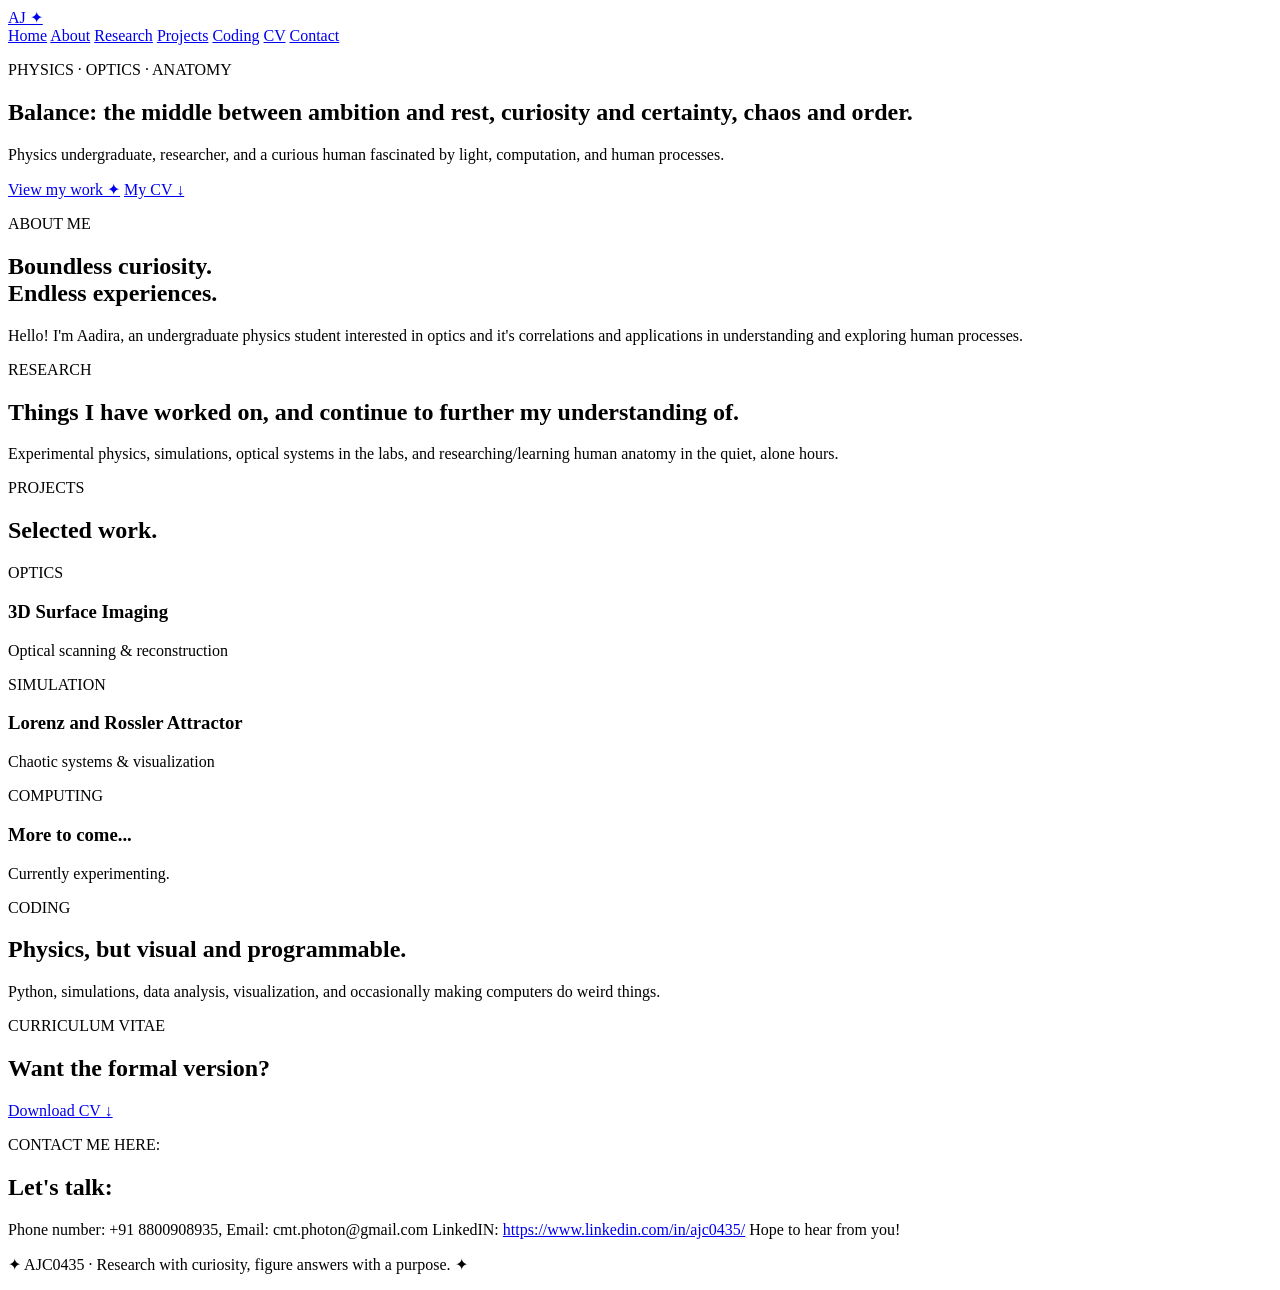
==== index.html @ 9fac276f "Update index.html" ====
<!DOCTYPE html>
<html lang="en">

<head>
    <meta charset="UTF-8">
    <meta name="viewport" content="width=device-width, initial-scale=1.0">

    <title>AJC0435 | Physics & Research</title>

    <link rel="stylesheet" href="style.css">
</head>

<body>

    <!-- NAVIGATION -->
    <header>
        <nav>
            <a href="#" class="logo">AJ ✦</a>

            <div class="nav-links">
                <a href="#home">Home</a>
                <a href="#about">About</a>
                <a href="#research">Research</a>
                <a href="#projects">Projects</a>
                <a href="#coding">Coding</a>
                <a href="#cv">CV</a>
                <a href="#contact">Contact</a>
            </div>
        </nav>
    </header>


    <!-- HERO -->
    <main>

        <section id="home" class="hero">

            <p class="eyebrow">PHYSICS · OPTICS · ANATOMY</p>

            <h1>
                Balance:
                <span>the middle between ambition and rest, curiosity and certainty, chaos and order.</span>
            </h1>

            <p class="intro">
                Physics undergraduate, researcher, and a curious human
                fascinated by light, computation, and human processes.
            </p>

            <div class="hero-buttons">
                <a href="#projects" class="button">View my work ✦</a>
                <a href="#cv" class="button secondary">My CV ↓</a>
            </div>

        </section>


        <!-- ABOUT -->
        <section id="about" class="section">

            <p class="eyebrow">ABOUT ME</p>

            <h2>Boundless curiosity.<br>Endless experiences.</h2>

            <p>
                Hello! I'm Aadira, an undergraduate physics student interested in
                optics and it's correlations and applications in understanding and exploring human processes.
            </p>

        </section>


        <!-- RESEARCH -->
        <section id="research" class="section">

            <p class="eyebrow">RESEARCH</p>

            <h2>Things I have worked on, and continue to further my understanding of.</h2>

            <p>
                Experimental physics, simulations, optical systems in the labs,
                and researching/learning human anatomy in the quiet, alone hours. 
            </p>

        </section>


        <!-- PROJECTS -->
        <section id="projects" class="section">

            <p class="eyebrow">PROJECTS</p>

            <h2>Selected work.</h2>

            <div class="projects">

                <article class="project-card">
                    <p>OPTICS</p>
                    <h3>3D Surface Imaging</h3>
                    <span>Optical scanning & reconstruction</span>
                </article>

                <article class="project-card">
                    <p>SIMULATION</p>
                    <h3>Lorenz and Rossler Attractor</h3>
                    <span>Chaotic systems & visualization</span>
                </article>

                <article class="project-card">
                    <p>COMPUTING</p>
                    <h3>More to come...</h3>
                    <span>Currently experimenting.</span>
                </article>

            </div>

        </section>


        <!-- CODING -->
        <section id="coding" class="section">

            <p class="eyebrow">CODING</p>

            <h2>Physics, but visual and programmable.</h2>

            <p>
                Python, simulations, data analysis, visualization,
                and occasionally making computers do weird things.
            </p>

        </section>


        <!-- CV -->
        <section id="cv" class="section">

            <p class="eyebrow">CURRICULUM VITAE</p>

            <h2>Want the formal version?</h2>

            <a href="#" class="button">Download CV ↓</a>

        </section>


        <!-- CONTACT -->
        <section id="contact" class="section">

            <p class="eyebrow">CONTACT ME HERE:</p>

            <h2>Let's talk:</h2>

            <p>
                Phone number: +91 8800908935,
                Email: cmt.photon@gmail.com
                LinkedIN: <a href="https://www.linkedin.com/in/ajc0435/" target="_blank">https://www.linkedin.com/in/ajc0435/</a>
                Hope to hear from you!
            </p>

        </section>

    </main>


    <!-- FOOTER -->
    <footer>
        <p>✦ AJC0435 · Research with curiosity, figure answers with a purpose.  ✦</p>
    </footer>


</body>
</html>
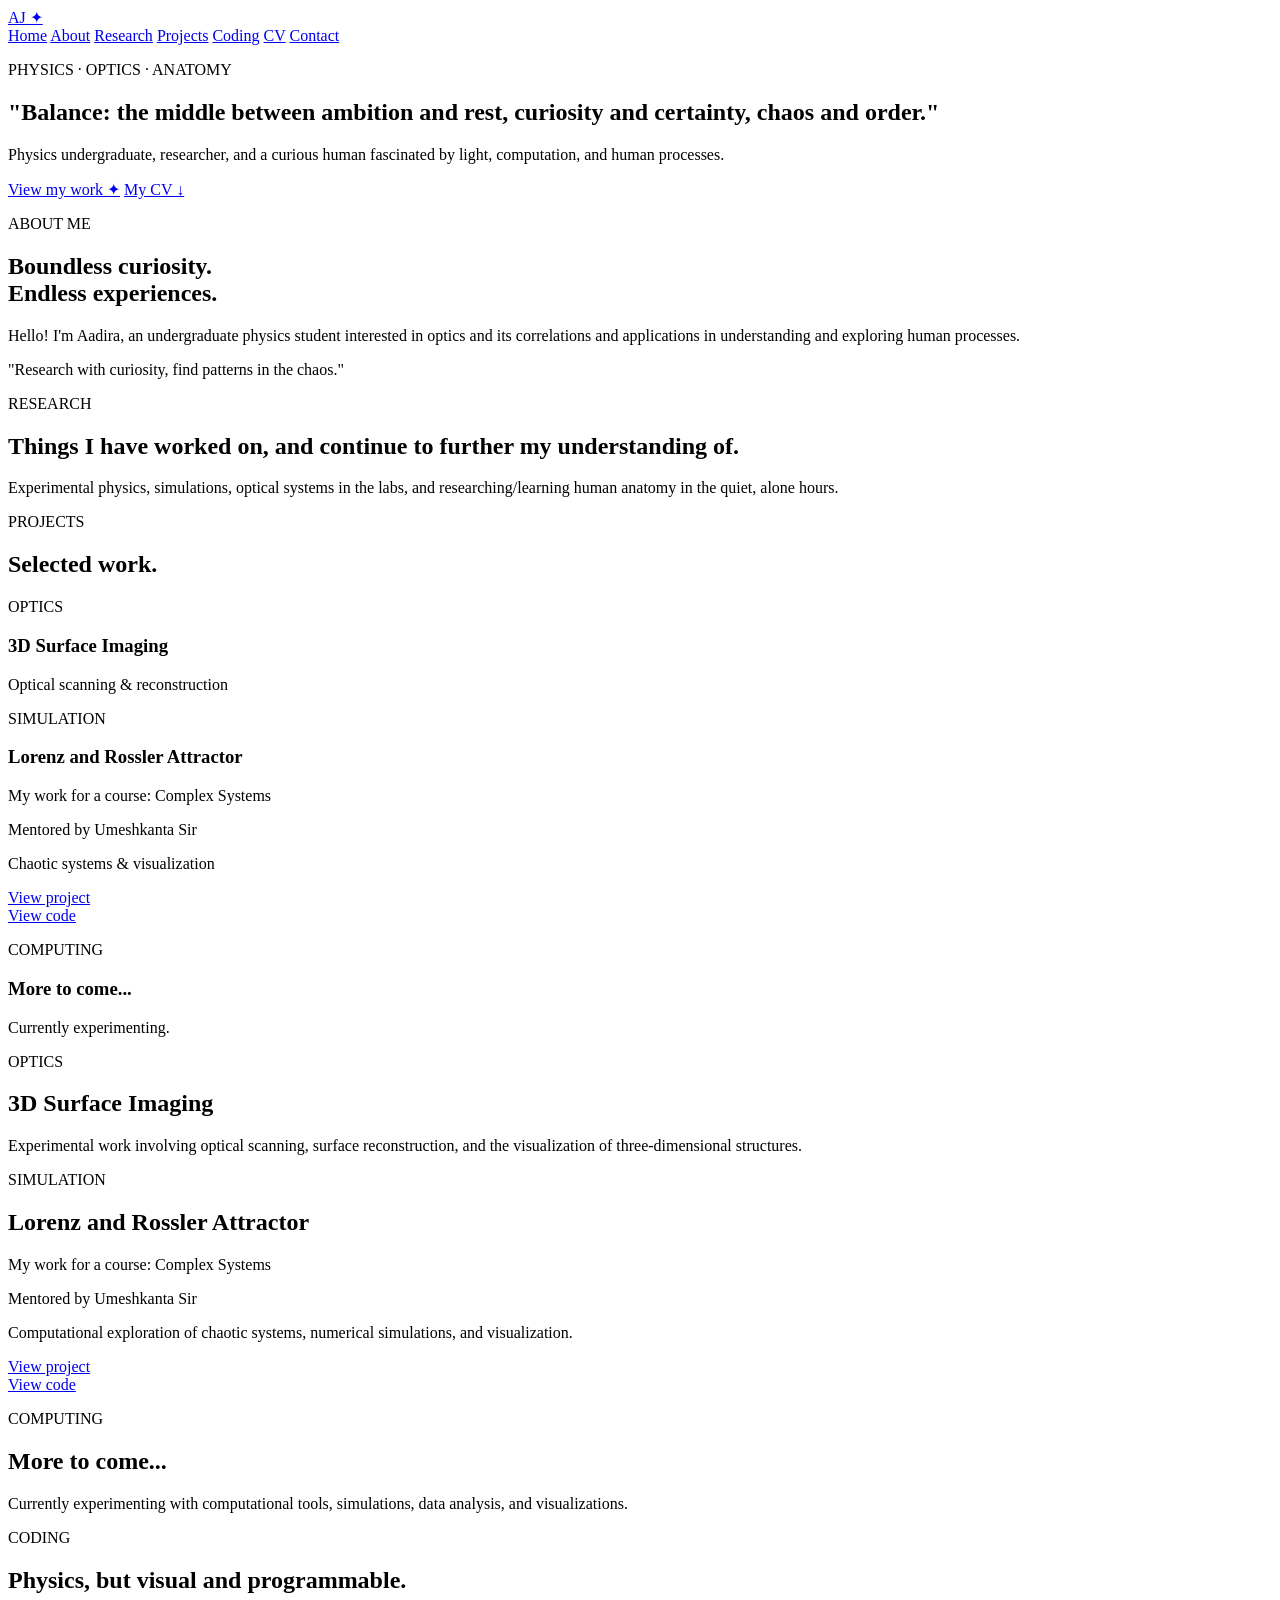
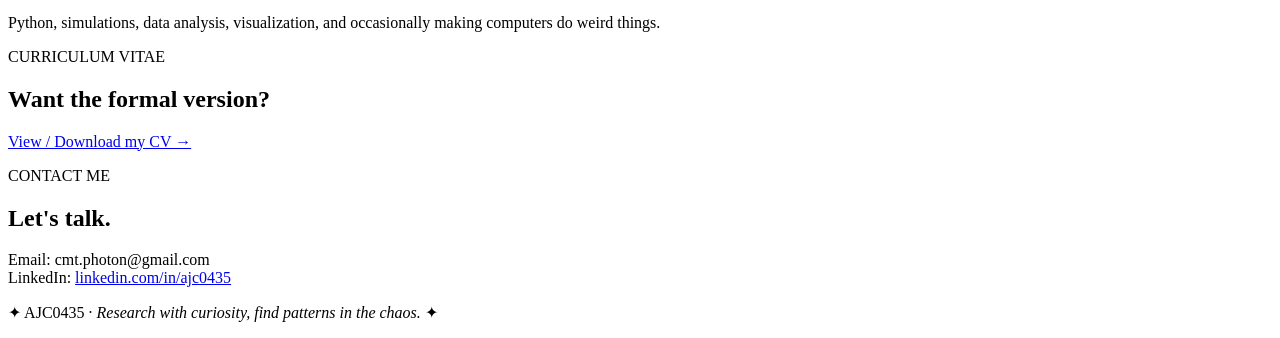
==== commit c32fe771: "update 2.0" ====
--- a/index.html
+++ b/index.html
@@ -38,8 +38,10 @@
             <p class="eyebrow">PHYSICS · OPTICS · ANATOMY</p>
 
             <h1>
-                Balance:
-                <span>the middle between ambition and rest, curiosity and certainty, chaos and order.</span>
+                <span class="hero-quote">
+                    "Balance: the middle between ambition and rest,
+                    curiosity and certainty, chaos and order."
+                </span>
             </h1>
 
             <p class="intro">
@@ -64,7 +66,12 @@
 
             <p>
                 Hello! I'm Aadira, an undergraduate physics student interested in
-                optics and it's correlations and applications in understanding and exploring human processes.
+                optics and its correlations and applications in understanding
+                and exploring human processes.
+            </p>
+
+            <p class="section-quote">
+                "Research with curiosity, find patterns in the chaos."
             </p>
 
         </section>
@@ -79,7 +86,7 @@
 
             <p>
                 Experimental physics, simulations, optical systems in the labs,
-                and researching/learning human anatomy in the quiet, alone hours. 
+                and researching/learning human anatomy in the quiet, alone hours.
             </p>
 
         </section>
@@ -94,25 +101,120 @@
 
             <div class="projects">
 
+                <!-- OPTICS -->
                 <article class="project-card">
-                    <p>OPTICS</p>
+
+                    <p class="project-label">OPTICS</p>
+
                     <h3>3D Surface Imaging</h3>
-                    <span>Optical scanning & reconstruction</span>
+
+                    <p class="project-description">
+                        Optical scanning & reconstruction
+                    </p>
+
                 </article>
 
+
+                <!-- SIMULATION -->
                 <article class="project-card">
-                    <p>SIMULATION</p>
+
+                    <p class="project-label">SIMULATION</p>
+
                     <h3>Lorenz and Rossler Attractor</h3>
-                    <span>Chaotic systems & visualization</span>
+
+                    <p class="project-subtitle">
+                        My work for a course: Complex Systems
+                    </p>
+
+                    <p class="project-mentor">
+                        Mentored by Umeshkanta Sir
+                    </p>
+
+                    <p class="project-description">
+                        Chaotic systems & visualization
+                    </p>
+
+                    <p class="project-links">
+                        <a href="#" target="_blank">View project</a><br>
+                        <a href="#" target="_blank">View code</a>
+                    </p>
+
                 </article>
 
+
+                <!-- COMPUTING -->
                 <article class="project-card">
-                    <p>COMPUTING</p>
+
+                    <p class="project-label">COMPUTING</p>
+
                     <h3>More to come...</h3>
-                    <span>Currently experimenting.</span>
+
+                    <p class="project-description">
+                        Currently experimenting.
+                    </p>
+
                 </article>
 
             </div>
+
+        </section>
+
+
+        <!-- OPTICS -->
+        <section id="optics" class="section">
+
+            <p class="eyebrow">OPTICS</p>
+
+            <h2>3D Surface Imaging</h2>
+
+            <p>
+                Experimental work involving optical scanning,
+                surface reconstruction, and the visualization of
+                three-dimensional structures.
+            </p>
+
+        </section>
+
+
+        <!-- SIMULATION -->
+        <section id="simulation" class="section">
+
+            <p class="eyebrow">SIMULATION</p>
+
+            <h2>Lorenz and Rossler Attractor</h2>
+
+            <p class="section-subtitle">
+                My work for a course: Complex Systems
+            </p>
+
+            <p class="section-subtitle">
+                Mentored by Umeshkanta Sir
+            </p>
+
+            <p>
+                Computational exploration of chaotic systems,
+                numerical simulations, and visualization.
+            </p>
+
+            <p class="project-links">
+                <a href="#" target="_blank">View project</a><br>
+                <a href="#" target="_blank">View code</a>
+            </p>
+
+        </section>
+
+
+        <!-- COMPUTING -->
+        <section id="computing" class="section">
+
+            <p class="eyebrow">COMPUTING</p>
+
+            <h2>More to come...</h2>
+
+            <p>
+                Currently experimenting with computational tools,
+                simulations, data analysis, and visualizations.
+            </p>
 
         </section>
 
@@ -139,7 +241,9 @@
 
             <h2>Want the formal version?</h2>
 
-            <a href="#" class="button">Download CV ↓</a>
+            <p>
+                <a href="#" class="text-link">View / Download my CV →</a>
+            </p>
 
         </section>
 
@@ -147,15 +251,17 @@
         <!-- CONTACT -->
         <section id="contact" class="section">
 
-            <p class="eyebrow">CONTACT ME HERE:</p>
-
-            <h2>Let's talk:</h2>
-
-            <p>
-                Phone number: +91 8800908935,
+            <p class="eyebrow">CONTACT ME</p>
+
+            <h2>Let's talk.</h2>
+
+            <p>
                 Email: cmt.photon@gmail.com
-                LinkedIN: <a href="https://www.linkedin.com/in/ajc0435/" target="_blank">https://www.linkedin.com/in/ajc0435/</a>
-                Hope to hear from you!
+                <br>
+                LinkedIn:
+                <a href="https://www.linkedin.com/in/ajc0435/" target="_blank">
+                    linkedin.com/in/ajc0435
+                </a>
             </p>
 
         </section>
@@ -165,7 +271,9 @@
 
     <!-- FOOTER -->
     <footer>
-        <p>✦ AJC0435 · Research with curiosity, figure answers with a purpose.  ✦</p>
+        <p>
+            ✦ AJC0435 · <em>Research with curiosity, find patterns in the chaos.</em> ✦
+        </p>
     </footer>
 
 
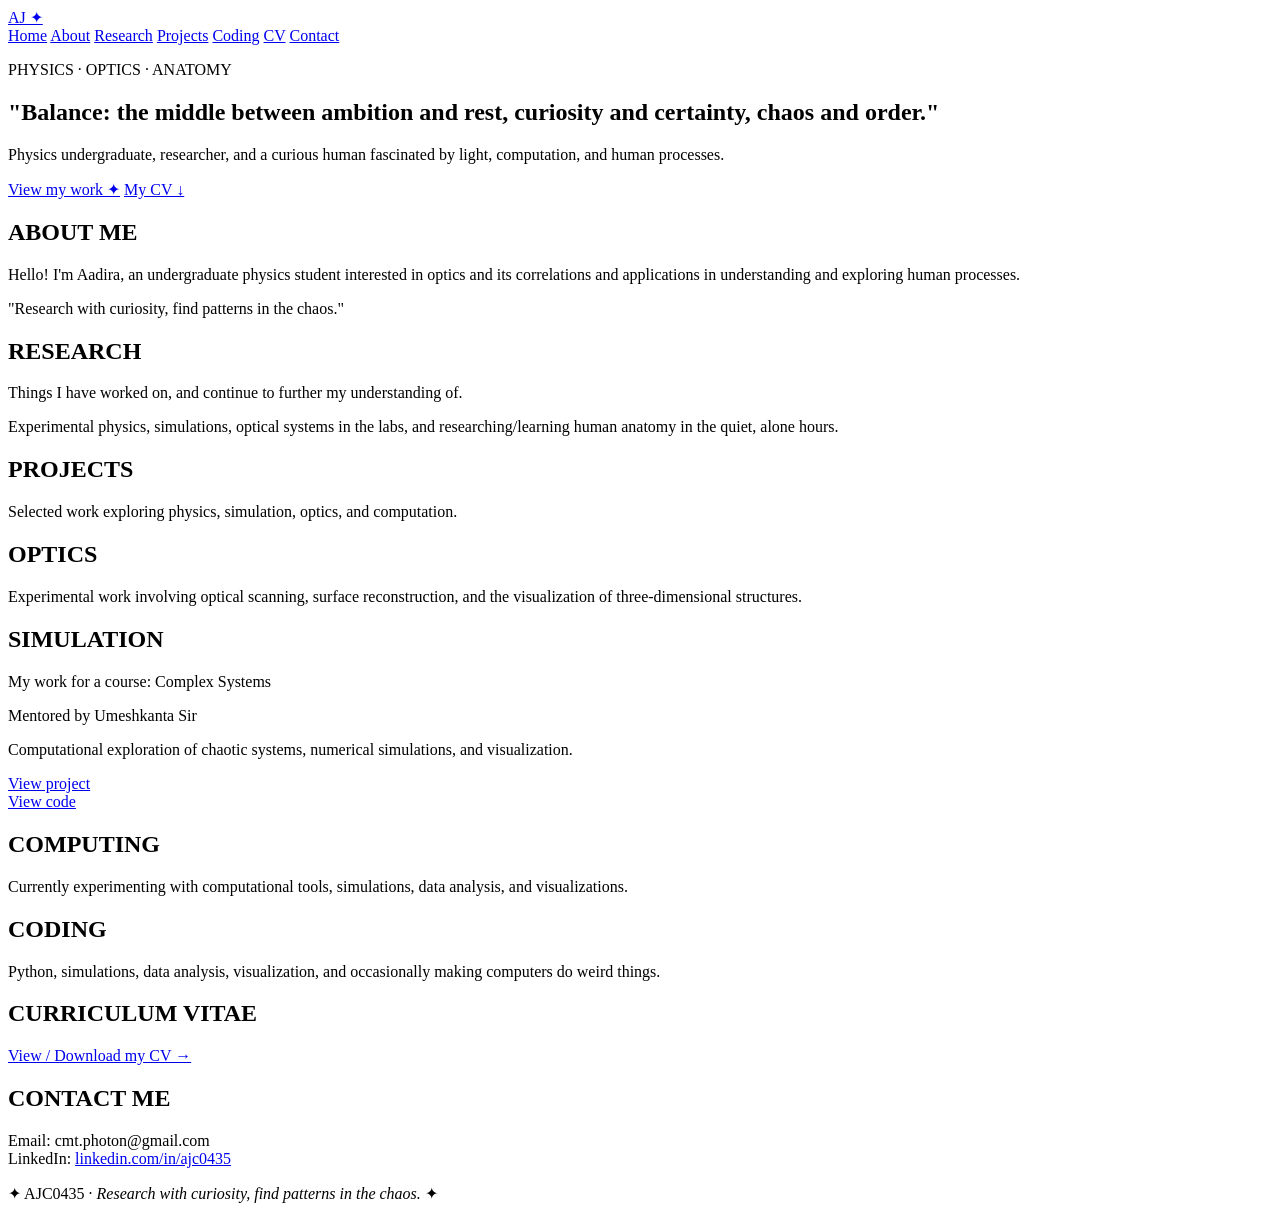
==== commit 393607f1: "Updating html 3.0" ====
--- a/index.html
+++ b/index.html
@@ -15,7 +15,7 @@
     <!-- NAVIGATION -->
     <header>
         <nav>
-            <a href="#" class="logo">AJ ✦</a>
+            <a href="#home" class="logo">AJ ✦</a>
 
             <div class="nav-links">
                 <a href="#home">Home</a>
@@ -30,18 +30,17 @@
     </header>
 
 
-    <!-- HERO -->
+    <!-- MAIN CONTENT -->
     <main>
 
+        <!-- HERO -->
         <section id="home" class="hero">
 
             <p class="eyebrow">PHYSICS · OPTICS · ANATOMY</p>
 
-            <h1>
-                <span class="hero-quote">
-                    "Balance: the middle between ambition and rest,
-                    curiosity and certainty, chaos and order."
-                </span>
+            <h1 class="hero-quote">
+                "Balance: the middle between ambition and rest,
+                curiosity and certainty, chaos and order."
             </h1>
 
             <p class="intro">
@@ -57,12 +56,10 @@
         </section>
 
 
-        <!-- ABOUT -->
+        <!-- ABOUT ME -->
         <section id="about" class="section">
 
-            <p class="eyebrow">ABOUT ME</p>
-
-            <h2>Boundless curiosity.<br>Endless experiences.</h2>
+            <h2>ABOUT ME</h2>
 
             <p>
                 Hello! I'm Aadira, an undergraduate physics student interested in
@@ -80,9 +77,11 @@
         <!-- RESEARCH -->
         <section id="research" class="section">
 
-            <p class="eyebrow">RESEARCH</p>
-
-            <h2>Things I have worked on, and continue to further my understanding of.</h2>
+            <h2>RESEARCH</h2>
+
+            <p class="section-subtitle">
+                Things I have worked on, and continue to further my understanding of.
+            </p>
 
             <p>
                 Experimental physics, simulations, optical systems in the labs,
@@ -95,67 +94,12 @@
         <!-- PROJECTS -->
         <section id="projects" class="section">
 
-            <p class="eyebrow">PROJECTS</p>
-
-            <h2>Selected work.</h2>
-
-            <div class="projects">
-
-                <!-- OPTICS -->
-                <article class="project-card">
-
-                    <p class="project-label">OPTICS</p>
-
-                    <h3>3D Surface Imaging</h3>
-
-                    <p class="project-description">
-                        Optical scanning & reconstruction
-                    </p>
-
-                </article>
-
-
-                <!-- SIMULATION -->
-                <article class="project-card">
-
-                    <p class="project-label">SIMULATION</p>
-
-                    <h3>Lorenz and Rossler Attractor</h3>
-
-                    <p class="project-subtitle">
-                        My work for a course: Complex Systems
-                    </p>
-
-                    <p class="project-mentor">
-                        Mentored by Umeshkanta Sir
-                    </p>
-
-                    <p class="project-description">
-                        Chaotic systems & visualization
-                    </p>
-
-                    <p class="project-links">
-                        <a href="#" target="_blank">View project</a><br>
-                        <a href="#" target="_blank">View code</a>
-                    </p>
-
-                </article>
-
-
-                <!-- COMPUTING -->
-                <article class="project-card">
-
-                    <p class="project-label">COMPUTING</p>
-
-                    <h3>More to come...</h3>
-
-                    <p class="project-description">
-                        Currently experimenting.
-                    </p>
-
-                </article>
-
-            </div>
+            <h2>PROJECTS</h2>
+
+            <p>
+                Selected work exploring physics, simulation, optics,
+                and computation.
+            </p>
 
         </section>
 
@@ -163,9 +107,7 @@
         <!-- OPTICS -->
         <section id="optics" class="section">
 
-            <p class="eyebrow">OPTICS</p>
-
-            <h2>3D Surface Imaging</h2>
+            <h2>OPTICS</h2>
 
             <p>
                 Experimental work involving optical scanning,
@@ -179,9 +121,7 @@
         <!-- SIMULATION -->
         <section id="simulation" class="section">
 
-            <p class="eyebrow">SIMULATION</p>
-
-            <h2>Lorenz and Rossler Attractor</h2>
+            <h2>SIMULATION</h2>
 
             <p class="section-subtitle">
                 My work for a course: Complex Systems
@@ -197,7 +137,8 @@
             </p>
 
             <p class="project-links">
-                <a href="#" target="_blank">View project</a><br>
+                <a href="#" target="_blank">View project</a>
+                <br>
                 <a href="#" target="_blank">View code</a>
             </p>
 
@@ -207,9 +148,7 @@
         <!-- COMPUTING -->
         <section id="computing" class="section">
 
-            <p class="eyebrow">COMPUTING</p>
-
-            <h2>More to come...</h2>
+            <h2>COMPUTING</h2>
 
             <p>
                 Currently experimenting with computational tools,
@@ -222,9 +161,7 @@
         <!-- CODING -->
         <section id="coding" class="section">
 
-            <p class="eyebrow">CODING</p>
-
-            <h2>Physics, but visual and programmable.</h2>
+            <h2>CODING</h2>
 
             <p>
                 Python, simulations, data analysis, visualization,
@@ -234,15 +171,15 @@
         </section>
 
 
-        <!-- CV -->
+        <!-- CURRICULUM VITAE -->
         <section id="cv" class="section">
 
-            <p class="eyebrow">CURRICULUM VITAE</p>
-
-            <h2>Want the formal version?</h2>
-
-            <p>
-                <a href="#" class="text-link">View / Download my CV →</a>
+            <h2>CURRICULUM VITAE</h2>
+
+            <p>
+                <a href="#" class="text-link">
+                    View / Download my CV →
+                </a>
             </p>
 
         </section>
@@ -251,15 +188,16 @@
         <!-- CONTACT -->
         <section id="contact" class="section">
 
-            <p class="eyebrow">CONTACT ME</p>
-
-            <h2>Let's talk.</h2>
+            <h2>CONTACT ME</h2>
 
             <p>
                 Email: cmt.photon@gmail.com
                 <br>
                 LinkedIn:
-                <a href="https://www.linkedin.com/in/ajc0435/" target="_blank">
+                <a
+                    href="https://www.linkedin.com/in/ajc0435/"
+                    target="_blank"
+                    rel="noopener noreferrer">
                     linkedin.com/in/ajc0435
                 </a>
             </p>
@@ -272,7 +210,9 @@
     <!-- FOOTER -->
     <footer>
         <p>
-            ✦ AJC0435 · <em>Research with curiosity, find patterns in the chaos.</em> ✦
+            ✦ AJC0435 ·
+            <em>Research with curiosity, find patterns in the chaos.</em>
+            ✦
         </p>
     </footer>
 
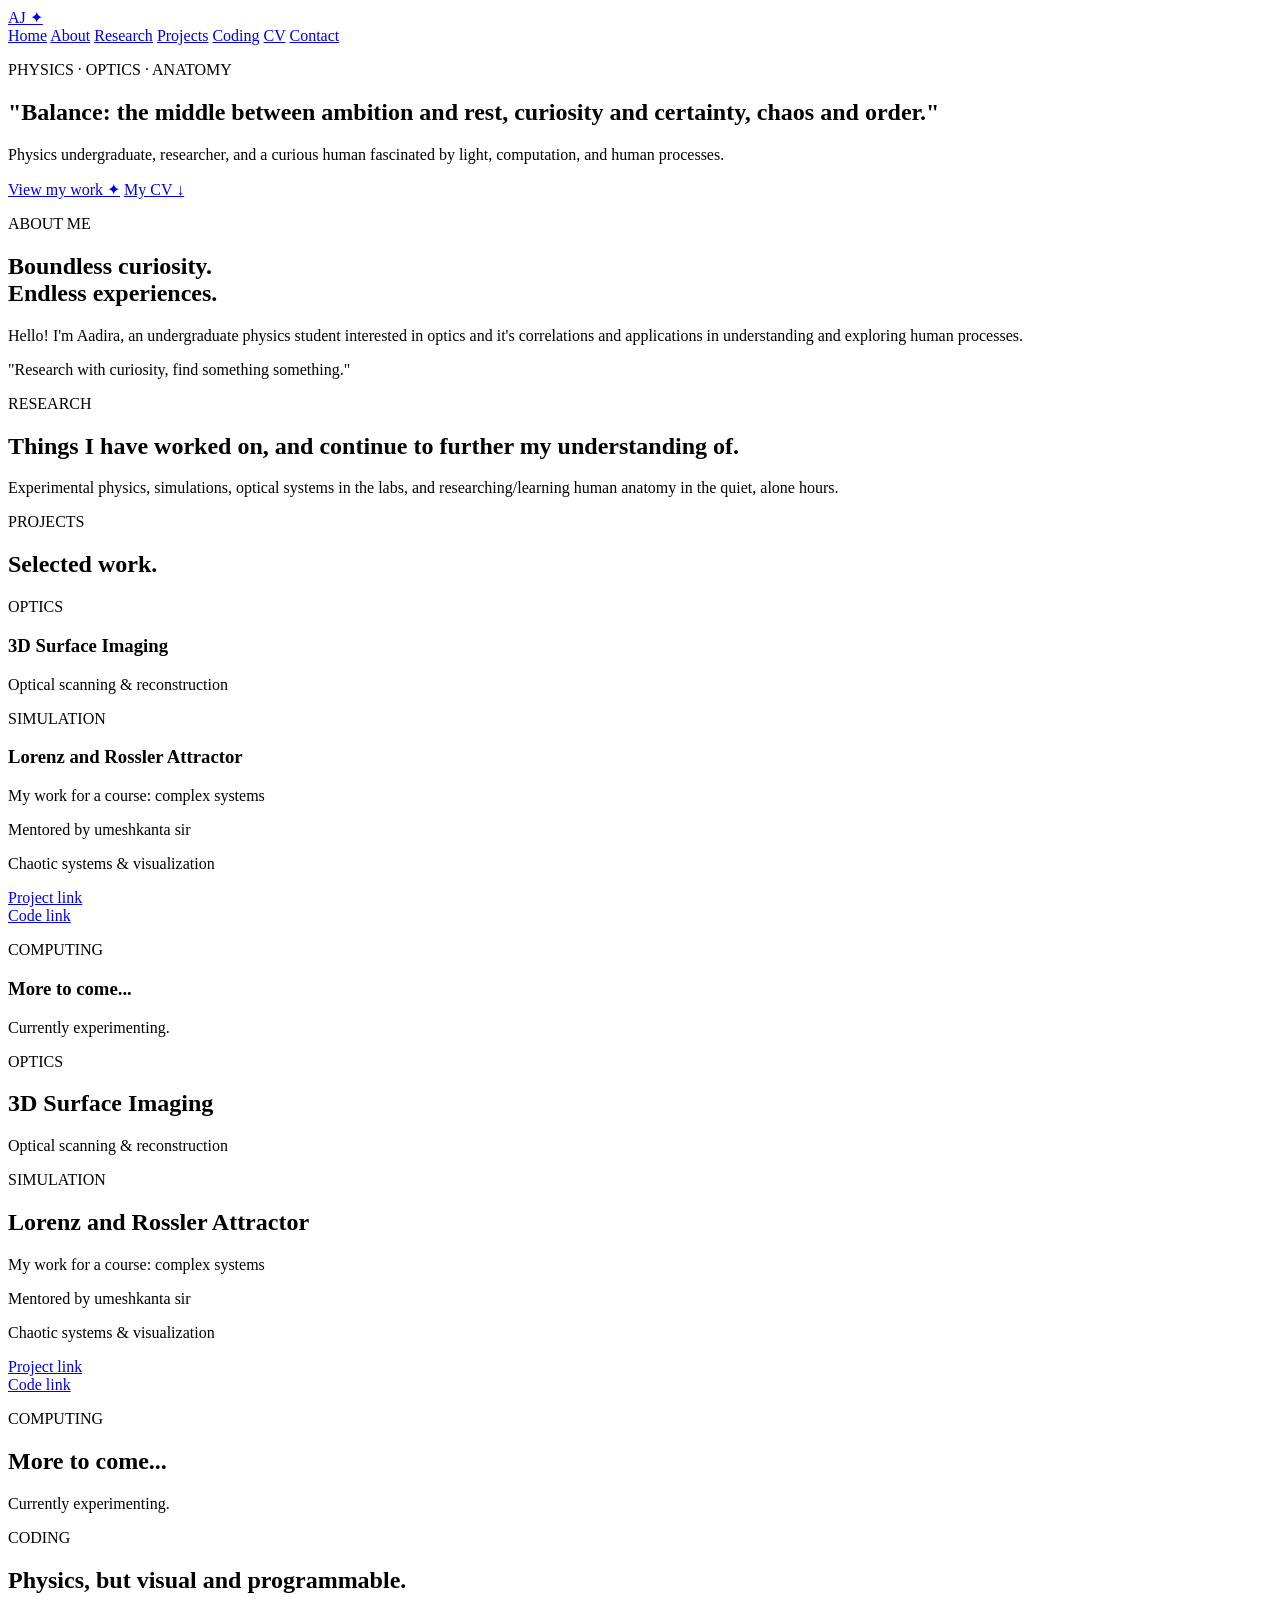
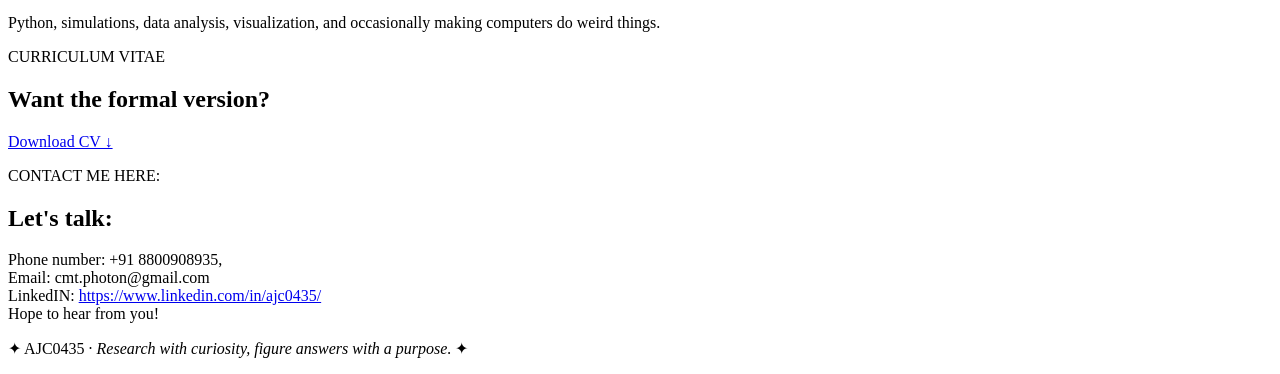
==== commit 816d4852: "Updating html 4.0" ====
--- a/index.html
+++ b/index.html
@@ -15,7 +15,7 @@
     <!-- NAVIGATION -->
     <header>
         <nav>
-            <a href="#home" class="logo">AJ ✦</a>
+            <a href="#" class="logo">AJ ✦</a>
 
             <div class="nav-links">
                 <a href="#home">Home</a>
@@ -30,17 +30,15 @@
     </header>
 
 
-    <!-- MAIN CONTENT -->
+    <!-- HERO -->
     <main>
 
-        <!-- HERO -->
         <section id="home" class="hero">
 
             <p class="eyebrow">PHYSICS · OPTICS · ANATOMY</p>
 
             <h1 class="hero-quote">
-                "Balance: the middle between ambition and rest,
-                curiosity and certainty, chaos and order."
+                "Balance: the middle between ambition and rest, curiosity and certainty, chaos and order."
             </h1>
 
             <p class="intro">
@@ -56,19 +54,20 @@
         </section>
 
 
-        <!-- ABOUT ME -->
+        <!-- ABOUT -->
         <section id="about" class="section">
 
-            <h2>ABOUT ME</h2>
+            <p class="eyebrow">ABOUT ME</p>
+
+            <h2>Boundless curiosity.<br>Endless experiences.</h2>
 
             <p>
                 Hello! I'm Aadira, an undergraduate physics student interested in
-                optics and its correlations and applications in understanding
-                and exploring human processes.
+                optics and it's correlations and applications in understanding and exploring human processes.
             </p>
 
             <p class="section-quote">
-                "Research with curiosity, find patterns in the chaos."
+                "Research with curiosity, find something something."
             </p>
 
         </section>
@@ -77,13 +76,11 @@
         <!-- RESEARCH -->
         <section id="research" class="section">
 
-            <h2>RESEARCH</h2>
+            <p class="eyebrow">RESEARCH</p>
+
+            <h2>Things I have worked on, and continue to further my understanding of.</h2>
 
             <p class="section-subtitle">
-                Things I have worked on, and continue to further my understanding of.
-            </p>
-
-            <p>
                 Experimental physics, simulations, optical systems in the labs,
                 and researching/learning human anatomy in the quiet, alone hours.
             </p>
@@ -94,12 +91,59 @@
         <!-- PROJECTS -->
         <section id="projects" class="section">
 
-            <h2>PROJECTS</h2>
-
-            <p>
-                Selected work exploring physics, simulation, optics,
-                and computation.
-            </p>
+            <p class="eyebrow">PROJECTS</p>
+
+            <h2>Selected work.</h2>
+
+            <div class="projects">
+
+                <article class="project-card">
+
+                    <p class="project-label">OPTICS</p>
+
+                    <h3>3D Surface Imaging</h3>
+
+                    <span>Optical scanning & reconstruction</span>
+
+                </article>
+
+
+                <article class="project-card">
+
+                    <p class="project-label">SIMULATION</p>
+
+                    <h3>Lorenz and Rossler Attractor</h3>
+
+                    <p class="project-subtitle">
+                        My work for a course: complex systems
+                    </p>
+
+                    <p class="project-mentor">
+                        Mentored by umeshkanta sir
+                    </p>
+
+                    <span>Chaotic systems & visualization</span>
+
+                    <p class="project-links">
+                        <a href="#" target="_blank">Project link</a>
+                        <br>
+                        <a href="#" target="_blank">Code link</a>
+                    </p>
+
+                </article>
+
+
+                <article class="project-card">
+
+                    <p class="project-label">COMPUTING</p>
+
+                    <h3>More to come...</h3>
+
+                    <span>Currently experimenting.</span>
+
+                </article>
+
+            </div>
 
         </section>
 
@@ -107,12 +151,12 @@
         <!-- OPTICS -->
         <section id="optics" class="section">
 
-            <h2>OPTICS</h2>
-
-            <p>
-                Experimental work involving optical scanning,
-                surface reconstruction, and the visualization of
-                three-dimensional structures.
+            <p class="eyebrow">OPTICS</p>
+
+            <h2>3D Surface Imaging</h2>
+
+            <p>
+                Optical scanning & reconstruction
             </p>
 
         </section>
@@ -121,25 +165,26 @@
         <!-- SIMULATION -->
         <section id="simulation" class="section">
 
-            <h2>SIMULATION</h2>
+            <p class="eyebrow">SIMULATION</p>
+
+            <h2>Lorenz and Rossler Attractor</h2>
 
             <p class="section-subtitle">
-                My work for a course: Complex Systems
+                My work for a course: complex systems
             </p>
 
             <p class="section-subtitle">
-                Mentored by Umeshkanta Sir
-            </p>
-
-            <p>
-                Computational exploration of chaotic systems,
-                numerical simulations, and visualization.
+                Mentored by umeshkanta sir
+            </p>
+
+            <p>
+                Chaotic systems & visualization
             </p>
 
             <p class="project-links">
-                <a href="#" target="_blank">View project</a>
-                <br>
-                <a href="#" target="_blank">View code</a>
+                <a href="#" target="_blank">Project link</a>
+                <br>
+                <a href="#" target="_blank">Code link</a>
             </p>
 
         </section>
@@ -148,11 +193,12 @@
         <!-- COMPUTING -->
         <section id="computing" class="section">
 
-            <h2>COMPUTING</h2>
-
-            <p>
-                Currently experimenting with computational tools,
-                simulations, data analysis, and visualizations.
+            <p class="eyebrow">COMPUTING</p>
+
+            <h2>More to come...</h2>
+
+            <p>
+                Currently experimenting.
             </p>
 
         </section>
@@ -161,7 +207,9 @@
         <!-- CODING -->
         <section id="coding" class="section">
 
-            <h2>CODING</h2>
+            <p class="eyebrow">CODING</p>
+
+            <h2>Physics, but visual and programmable.</h2>
 
             <p>
                 Python, simulations, data analysis, visualization,
@@ -171,16 +219,14 @@
         </section>
 
 
-        <!-- CURRICULUM VITAE -->
+        <!-- CV -->
         <section id="cv" class="section">
 
-            <h2>CURRICULUM VITAE</h2>
-
-            <p>
-                <a href="#" class="text-link">
-                    View / Download my CV →
-                </a>
-            </p>
+            <p class="eyebrow">CURRICULUM VITAE</p>
+
+            <h2>Want the formal version?</h2>
+
+            <a href="#" class="text-link">Download CV ↓</a>
 
         </section>
 
@@ -188,18 +234,21 @@
         <!-- CONTACT -->
         <section id="contact" class="section">
 
-            <h2>CONTACT ME</h2>
-
-            <p>
+            <p class="eyebrow">CONTACT ME HERE:</p>
+
+            <h2>Let's talk:</h2>
+
+            <p>
+                Phone number: +91 8800908935,
+                <br>
                 Email: cmt.photon@gmail.com
                 <br>
-                LinkedIn:
-                <a
-                    href="https://www.linkedin.com/in/ajc0435/"
-                    target="_blank"
-                    rel="noopener noreferrer">
-                    linkedin.com/in/ajc0435
+                LinkedIN:
+                <a href="https://www.linkedin.com/in/ajc0435/" target="_blank">
+                    https://www.linkedin.com/in/ajc0435/
                 </a>
+                <br>
+                Hope to hear from you!
             </p>
 
         </section>
@@ -211,7 +260,7 @@
     <footer>
         <p>
             ✦ AJC0435 ·
-            <em>Research with curiosity, find patterns in the chaos.</em>
+            <em>Research with curiosity, figure answers with a purpose.</em>
             ✦
         </p>
     </footer>
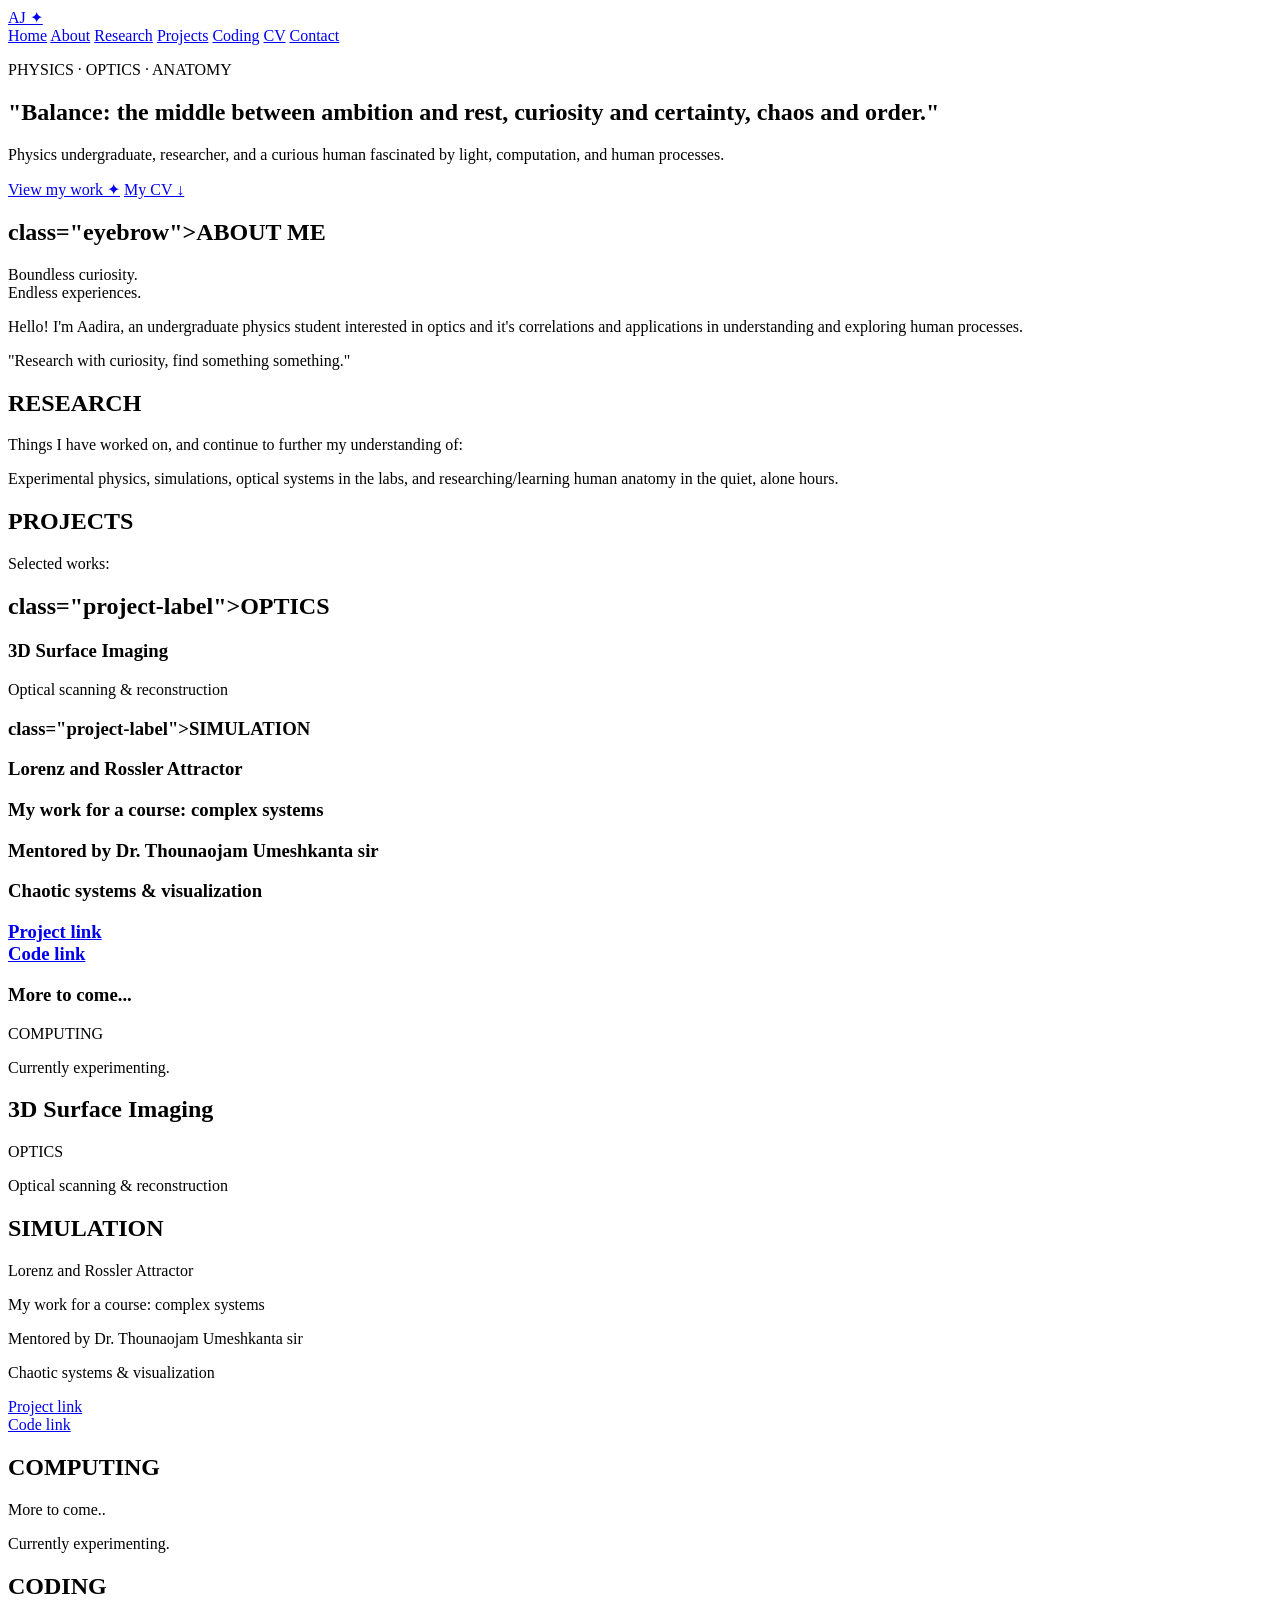
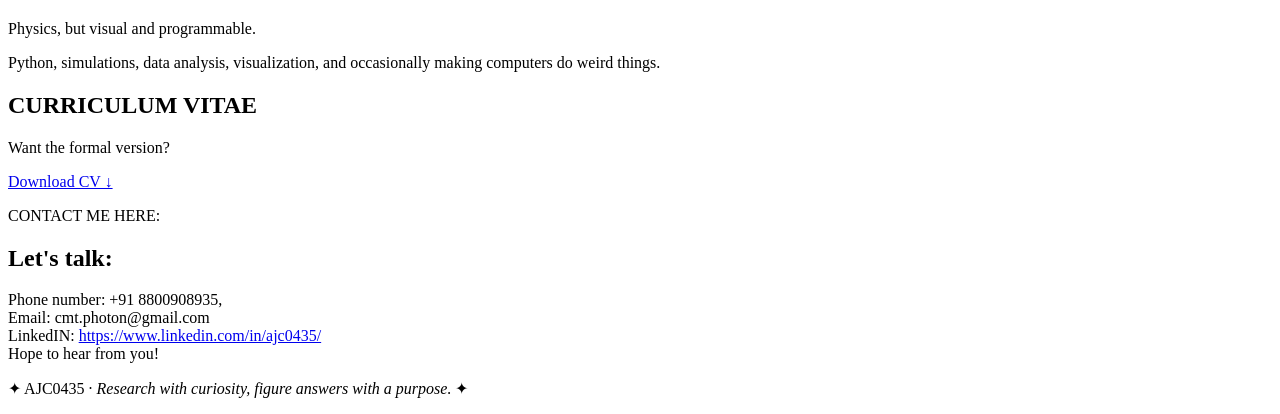
==== commit bb562b32: "Update 5.0" ====
--- a/index.html
+++ b/index.html
@@ -57,9 +57,9 @@
         <!-- ABOUT -->
         <section id="about" class="section">
 
-            <p class="eyebrow">ABOUT ME</p>
-
-            <h2>Boundless curiosity.<br>Endless experiences.</h2>
+            <h2> class="eyebrow">ABOUT ME</h2>
+
+            <p>Boundless curiosity.<br>Endless experiences.</p>
 
             <p>
                 Hello! I'm Aadira, an undergraduate physics student interested in
@@ -76,9 +76,9 @@
         <!-- RESEARCH -->
         <section id="research" class="section">
 
-            <p class="eyebrow">RESEARCH</p>
-
-            <h2>Things I have worked on, and continue to further my understanding of.</h2>
+            <h2>RESEARCH</h2>
+
+            <p class="eyebrow">Things I have worked on, and continue to further my understanding of:</p>
 
             <p class="section-subtitle">
                 Experimental physics, simulations, optical systems in the labs,
@@ -91,15 +91,15 @@
         <!-- PROJECTS -->
         <section id="projects" class="section">
 
-            <p class="eyebrow">PROJECTS</p>
-
-            <h2>Selected work.</h2>
+            <h2>PROJECTS</h2>
+
+            <p class="eyebrow">Selected works:</p>
 
             <div class="projects">
 
                 <article class="project-card">
 
-                    <p class="project-label">OPTICS</p>
+             <h2>class="project-label">OPTICS</h2>
 
                     <h3>3D Surface Imaging</h3>
 
@@ -110,16 +110,16 @@
 
                 <article class="project-card">
 
-                    <p class="project-label">SIMULATION</p>
-
-                    <h3>Lorenz and Rossler Attractor</h3>
+                    <h3> class="project-label">SIMULATION<h3>
+
+                    <p>Lorenz and Rossler Attractor</p>
 
                     <p class="project-subtitle">
                         My work for a course: complex systems
                     </p>
 
                     <p class="project-mentor">
-                        Mentored by umeshkanta sir
+                        Mentored by Dr. Thounaojam Umeshkanta sir
                     </p>
 
                     <span>Chaotic systems & visualization</span>
@@ -135,9 +135,9 @@
 
                 <article class="project-card">
 
+                    <h3>More to come...</h3>
+
                     <p class="project-label">COMPUTING</p>
-
-                    <h3>More to come...</h3>
 
                     <span>Currently experimenting.</span>
 
@@ -151,9 +151,9 @@
         <!-- OPTICS -->
         <section id="optics" class="section">
 
+            <h2>3D Surface Imaging</h2>
+
             <p class="eyebrow">OPTICS</p>
-
-            <h2>3D Surface Imaging</h2>
 
             <p>
                 Optical scanning & reconstruction
@@ -165,16 +165,16 @@
         <!-- SIMULATION -->
         <section id="simulation" class="section">
 
-            <p class="eyebrow">SIMULATION</p>
-
-            <h2>Lorenz and Rossler Attractor</h2>
+            <h2 class="eyebrow">SIMULATION</h2>
+
+            <p>Lorenz and Rossler Attractor</p>
 
             <p class="section-subtitle">
                 My work for a course: complex systems
             </p>
 
             <p class="section-subtitle">
-                Mentored by umeshkanta sir
+                Mentored by Dr. Thounaojam Umeshkanta sir
             </p>
 
             <p>
@@ -193,9 +193,9 @@
         <!-- COMPUTING -->
         <section id="computing" class="section">
 
-            <p class="eyebrow">COMPUTING</p>
-
-            <h2>More to come...</h2>
+            <h2>COMPUTING</h2>
+
+            <p class="eyebrow">More to come..</p>
 
             <p>
                 Currently experimenting.
@@ -207,9 +207,9 @@
         <!-- CODING -->
         <section id="coding" class="section">
 
-            <p class="eyebrow">CODING</p>
-
-            <h2>Physics, but visual and programmable.</h2>
+            <h2>CODING</h2>
+
+            <p class="eyebrow">Physics, but visual and programmable.</p>
 
             <p>
                 Python, simulations, data analysis, visualization,
@@ -222,9 +222,9 @@
         <!-- CV -->
         <section id="cv" class="section">
 
-            <p class="eyebrow">CURRICULUM VITAE</p>
-
-            <h2>Want the formal version?</h2>
+            <h2>CURRICULUM VITAE</h2>
+
+            <p class="eyebrow">Want the formal version?</p>
 
             <a href="#" class="text-link">Download CV ↓</a>
 
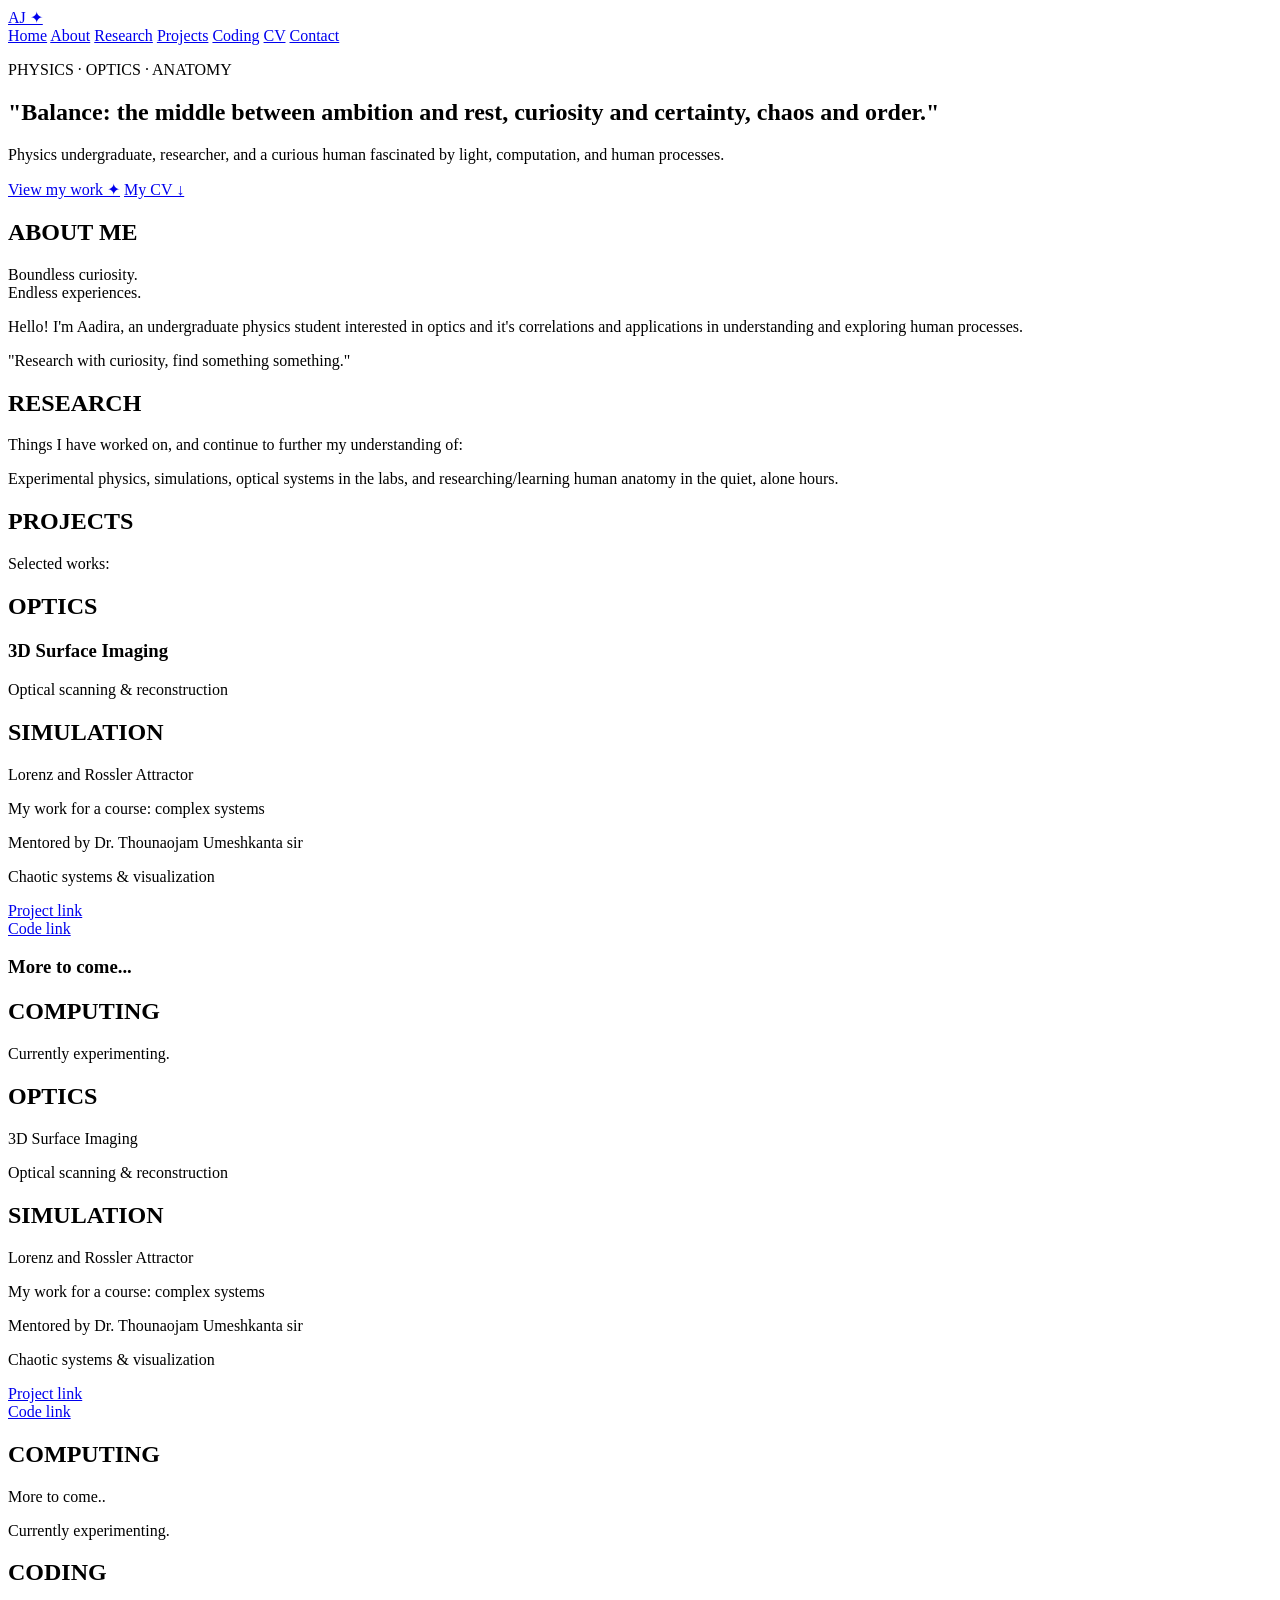
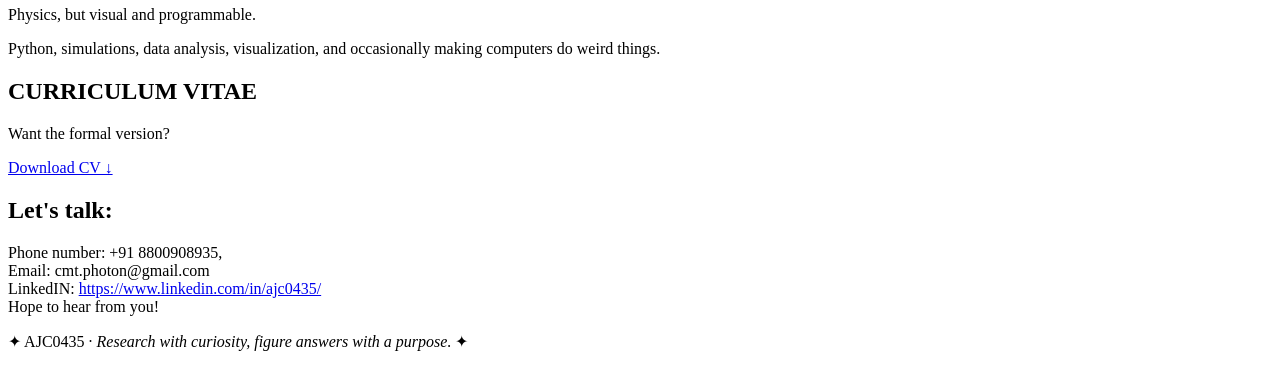
==== commit 83aae5fd: "Update 5.1" ====
--- a/index.html
+++ b/index.html
@@ -57,7 +57,7 @@
         <!-- ABOUT -->
         <section id="about" class="section">
 
-            <h2> class="eyebrow">ABOUT ME</h2>
+            <h2>ABOUT ME</h2>
 
             <p>Boundless curiosity.<br>Endless experiences.</p>
 
@@ -99,7 +99,7 @@
 
                 <article class="project-card">
 
-             <h2>class="project-label">OPTICS</h2>
+             <h2>OPTICS</h2>
 
                     <h3>3D Surface Imaging</h3>
 
@@ -110,7 +110,7 @@
 
                 <article class="project-card">
 
-                    <h3> class="project-label">SIMULATION<h3>
+                    <h2>SIMULATION</h2>
 
                     <p>Lorenz and Rossler Attractor</p>
 
@@ -137,7 +137,7 @@
 
                     <h3>More to come...</h3>
 
-                    <p class="project-label">COMPUTING</p>
+                    <h2>COMPUTING</h2>
 
                     <span>Currently experimenting.</span>
 
@@ -151,9 +151,9 @@
         <!-- OPTICS -->
         <section id="optics" class="section">
 
-            <h2>3D Surface Imaging</h2>
-
-            <p class="eyebrow">OPTICS</p>
+            <h2>OPTICS</h2>
+
+            <p class="eyebrow">3D Surface Imaging</p>
 
             <p>
                 Optical scanning & reconstruction
@@ -165,7 +165,7 @@
         <!-- SIMULATION -->
         <section id="simulation" class="section">
 
-            <h2 class="eyebrow">SIMULATION</h2>
+            <h2>SIMULATION</h2>
 
             <p>Lorenz and Rossler Attractor</p>
 
@@ -234,7 +234,6 @@
         <!-- CONTACT -->
         <section id="contact" class="section">
 
-            <p class="eyebrow">CONTACT ME HERE:</p>
 
             <h2>Let's talk:</h2>
 
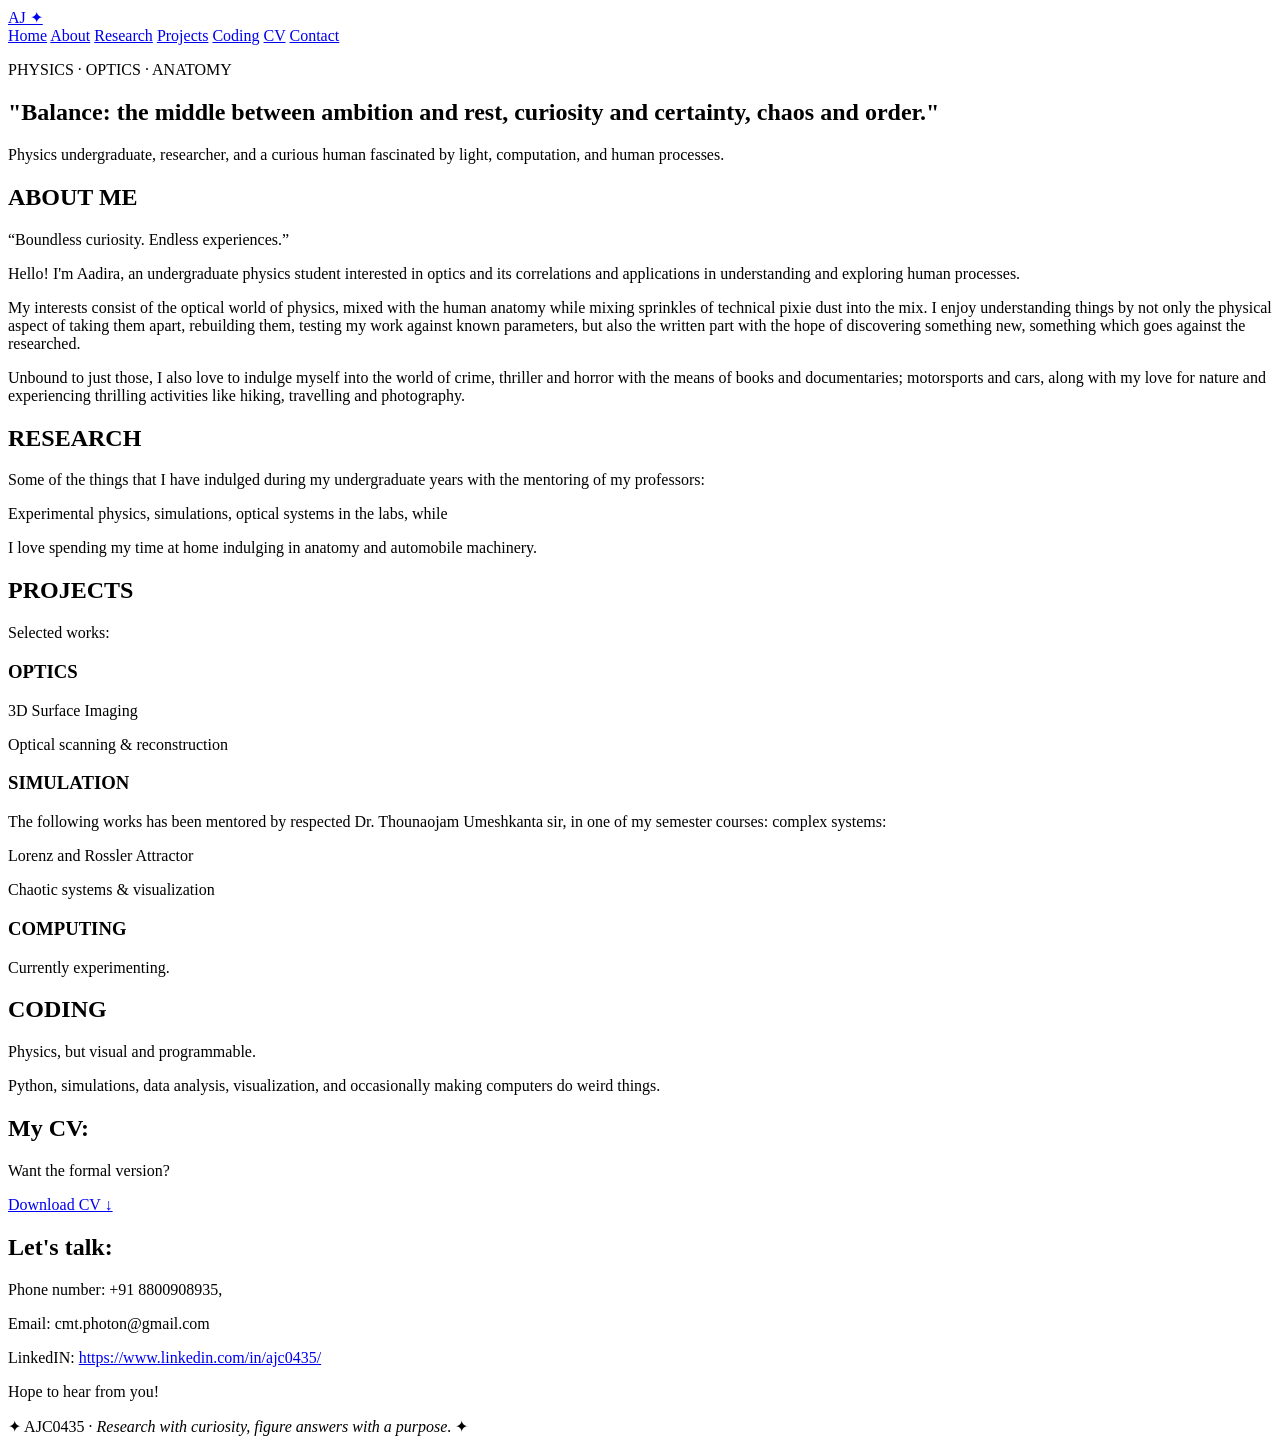
==== commit 8b3827cb: "Update 5.2" ====
--- a/index.html
+++ b/index.html
@@ -37,7 +37,7 @@
 
             <p class="eyebrow">PHYSICS · OPTICS · ANATOMY</p>
 
-            <h1 class="hero-quote">
+            <h1>
                 "Balance: the middle between ambition and rest, curiosity and certainty, chaos and order."
             </h1>
 
@@ -46,11 +46,6 @@
                 fascinated by light, computation, and human processes.
             </p>
 
-            <div class="hero-buttons">
-                <a href="#projects" class="button">View my work ✦</a>
-                <a href="#cv" class="button secondary">My CV ↓</a>
-            </div>
-
         </section>
 
 
@@ -59,15 +54,20 @@
 
             <h2>ABOUT ME</h2>
 
-            <p>Boundless curiosity.<br>Endless experiences.</p>
-
-            <p>
-                Hello! I'm Aadira, an undergraduate physics student interested in
-                optics and it's correlations and applications in understanding and exploring human processes.
-            </p>
-
-            <p class="section-quote">
-                "Research with curiosity, find something something."
+            <p>
+                “Boundless curiosity. Endless experiences.”
+            </p>
+
+            <p>
+                Hello! I'm Aadira, an undergraduate physics student interested in optics and its correlations and applications in understanding and exploring human processes.
+            </p>
+
+            <p>
+                My interests consist of the optical world of physics, mixed with the human anatomy while mixing sprinkles of technical pixie dust into the mix. I enjoy understanding things by not only the physical aspect of taking them apart, rebuilding them, testing my work against known parameters, but also the written part with the hope of discovering something new, something which goes against the researched.
+            </p>
+
+            <p>
+                Unbound to just those, I also love to indulge myself into the world of crime, thriller and horror with the means of books and documentaries; motorsports and cars, along with my love for nature and experiencing thrilling activities like hiking, travelling and photography.
             </p>
 
         </section>
@@ -78,11 +78,16 @@
 
             <h2>RESEARCH</h2>
 
-            <p class="eyebrow">Things I have worked on, and continue to further my understanding of:</p>
-
-            <p class="section-subtitle">
-                Experimental physics, simulations, optical systems in the labs,
-                and researching/learning human anatomy in the quiet, alone hours.
+            <p>
+                Some of the things that I have indulged during my undergraduate years with the mentoring of my professors:
+            </p>
+
+            <p>
+                Experimental physics, simulations, optical systems in the labs, while
+            </p>
+
+            <p>
+                I love spending my time at home indulging in anatomy and automobile machinery.
             </p>
 
         </section>
@@ -93,41 +98,41 @@
 
             <h2>PROJECTS</h2>
 
-            <p class="eyebrow">Selected works:</p>
+            <p>
+                Selected works:
+            </p>
 
             <div class="projects">
 
                 <article class="project-card">
 
-             <h2>OPTICS</h2>
-
-                    <h3>3D Surface Imaging</h3>
-
-                    <span>Optical scanning & reconstruction</span>
+                    <h3>OPTICS</h3>
+
+                    <p>
+                        3D Surface Imaging
+                    </p>
+
+                    <p>
+                        Optical scanning & reconstruction
+                    </p>
 
                 </article>
 
 
                 <article class="project-card">
 
-                    <h2>SIMULATION</h2>
-
-                    <p>Lorenz and Rossler Attractor</p>
-
-                    <p class="project-subtitle">
-                        My work for a course: complex systems
-                    </p>
-
-                    <p class="project-mentor">
-                        Mentored by Dr. Thounaojam Umeshkanta sir
-                    </p>
-
-                    <span>Chaotic systems & visualization</span>
-
-                    <p class="project-links">
-                        <a href="#" target="_blank">Project link</a>
-                        <br>
-                        <a href="#" target="_blank">Code link</a>
+                    <h3>SIMULATION</h3>
+
+                    <p>
+                        The following works has been mentored by respected Dr. Thounaojam Umeshkanta sir, in one of my semester courses: complex systems:
+                    </p>
+
+                    <p>
+                        Lorenz and Rossler Attractor
+                    </p>
+
+                    <p>
+                        Chaotic systems & visualization
                     </p>
 
                 </article>
@@ -135,71 +140,15 @@
 
                 <article class="project-card">
 
-                    <h3>More to come...</h3>
-
-                    <h2>COMPUTING</h2>
-
-                    <span>Currently experimenting.</span>
+                    <h3>COMPUTING</h3>
+
+                    <p>
+                        Currently experimenting.
+                    </p>
 
                 </article>
 
             </div>
-
-        </section>
-
-
-        <!-- OPTICS -->
-        <section id="optics" class="section">
-
-            <h2>OPTICS</h2>
-
-            <p class="eyebrow">3D Surface Imaging</p>
-
-            <p>
-                Optical scanning & reconstruction
-            </p>
-
-        </section>
-
-
-        <!-- SIMULATION -->
-        <section id="simulation" class="section">
-
-            <h2>SIMULATION</h2>
-
-            <p>Lorenz and Rossler Attractor</p>
-
-            <p class="section-subtitle">
-                My work for a course: complex systems
-            </p>
-
-            <p class="section-subtitle">
-                Mentored by Dr. Thounaojam Umeshkanta sir
-            </p>
-
-            <p>
-                Chaotic systems & visualization
-            </p>
-
-            <p class="project-links">
-                <a href="#" target="_blank">Project link</a>
-                <br>
-                <a href="#" target="_blank">Code link</a>
-            </p>
-
-        </section>
-
-
-        <!-- COMPUTING -->
-        <section id="computing" class="section">
-
-            <h2>COMPUTING</h2>
-
-            <p class="eyebrow">More to come..</p>
-
-            <p>
-                Currently experimenting.
-            </p>
 
         </section>
 
@@ -209,11 +158,12 @@
 
             <h2>CODING</h2>
 
-            <p class="eyebrow">Physics, but visual and programmable.</p>
-
-            <p>
-                Python, simulations, data analysis, visualization,
-                and occasionally making computers do weird things.
+            <p>
+                Physics, but visual and programmable.
+            </p>
+
+            <p>
+                Python, simulations, data analysis, visualization, and occasionally making computers do weird things.
             </p>
 
         </section>
@@ -222,11 +172,13 @@
         <!-- CV -->
         <section id="cv" class="section">
 
-            <h2>CURRICULUM VITAE</h2>
-
-            <p class="eyebrow">Want the formal version?</p>
-
-            <a href="#" class="text-link">Download CV ↓</a>
+            <h2>My CV:</h2>
+
+            <p>
+                Want the formal version?
+            </p>
+
+            <a href="#" class="button">Download CV ↓</a>
 
         </section>
 
@@ -234,19 +186,24 @@
         <!-- CONTACT -->
         <section id="contact" class="section">
 
-
             <h2>Let's talk:</h2>
 
             <p>
                 Phone number: +91 8800908935,
-                <br>
+            </p>
+
+            <p>
                 Email: cmt.photon@gmail.com
-                <br>
+            </p>
+
+            <p>
                 LinkedIN:
                 <a href="https://www.linkedin.com/in/ajc0435/" target="_blank">
                     https://www.linkedin.com/in/ajc0435/
                 </a>
-                <br>
+            </p>
+
+            <p>
                 Hope to hear from you!
             </p>
 
@@ -258,9 +215,7 @@
     <!-- FOOTER -->
     <footer>
         <p>
-            ✦ AJC0435 ·
-            <em>Research with curiosity, figure answers with a purpose.</em>
-            ✦
+            ✦ AJC0435 · <em>Research with curiosity, figure answers with a purpose.</em> ✦
         </p>
     </footer>
 
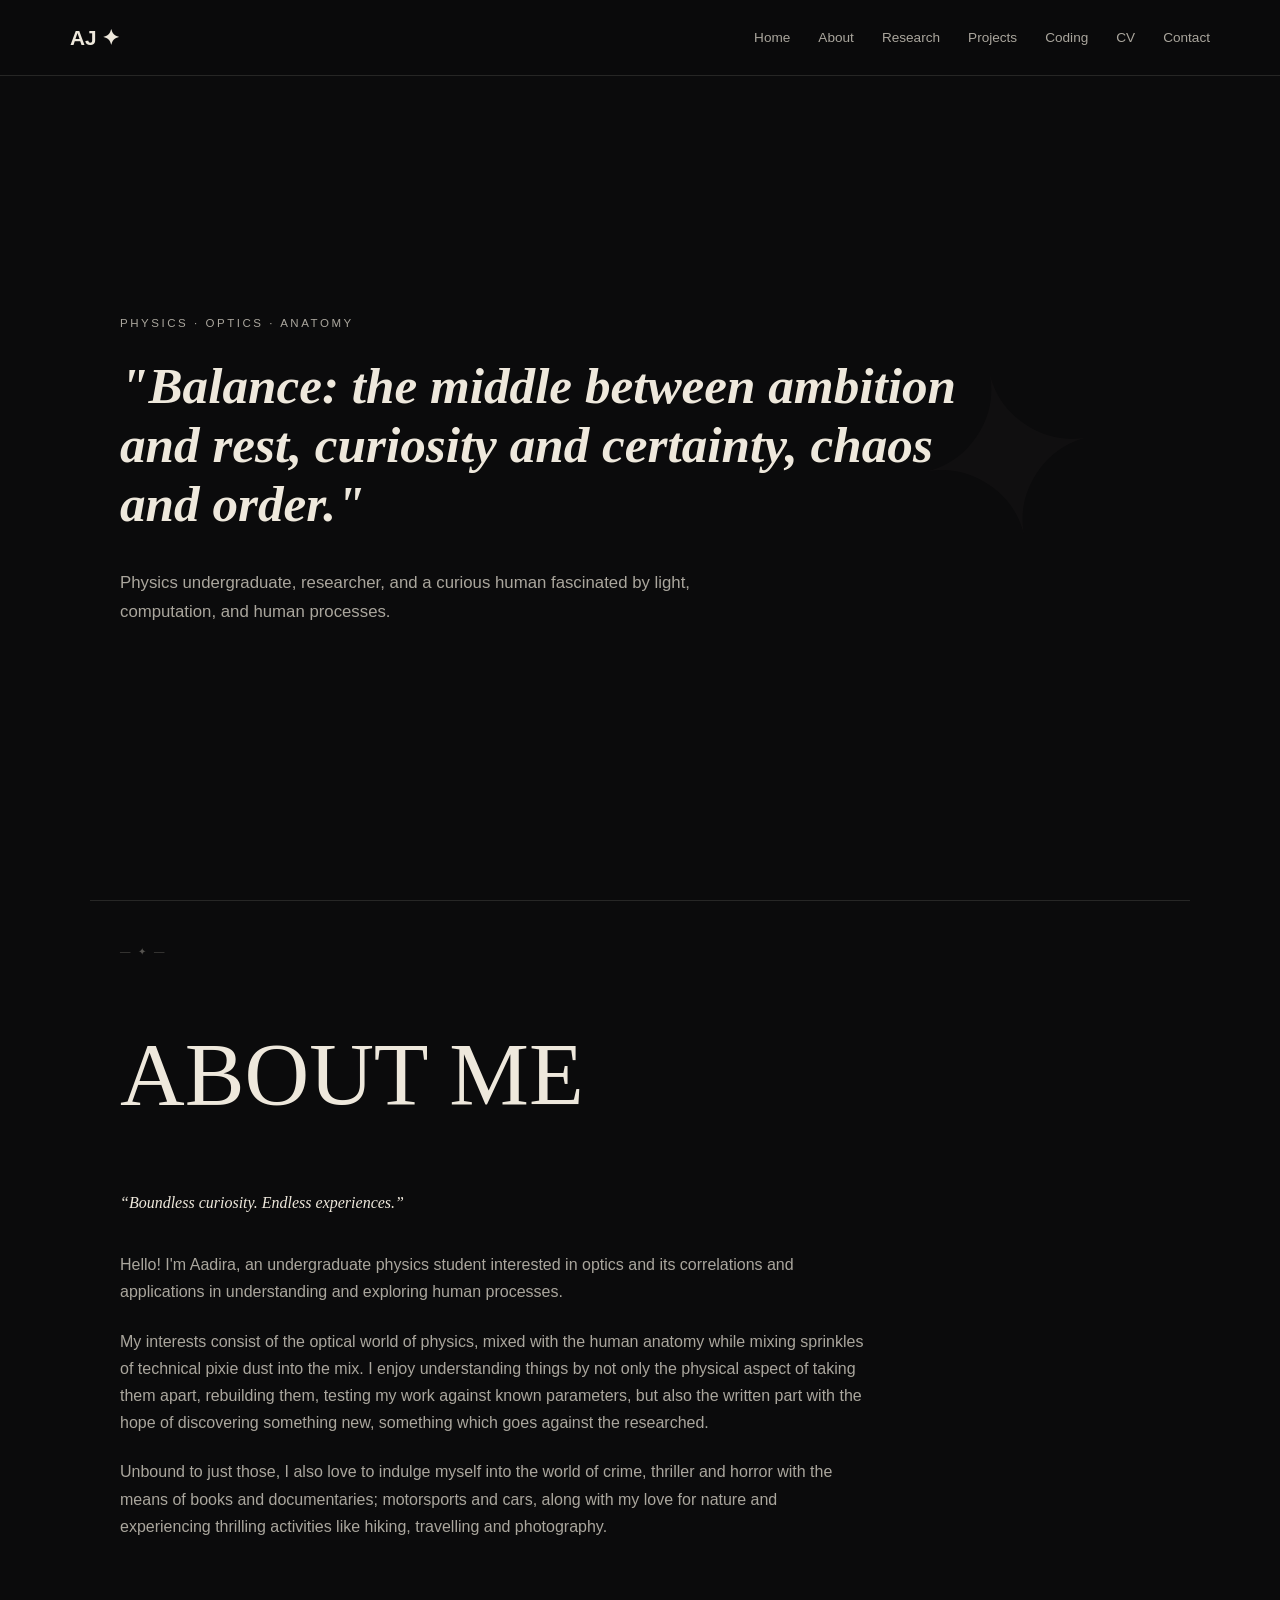
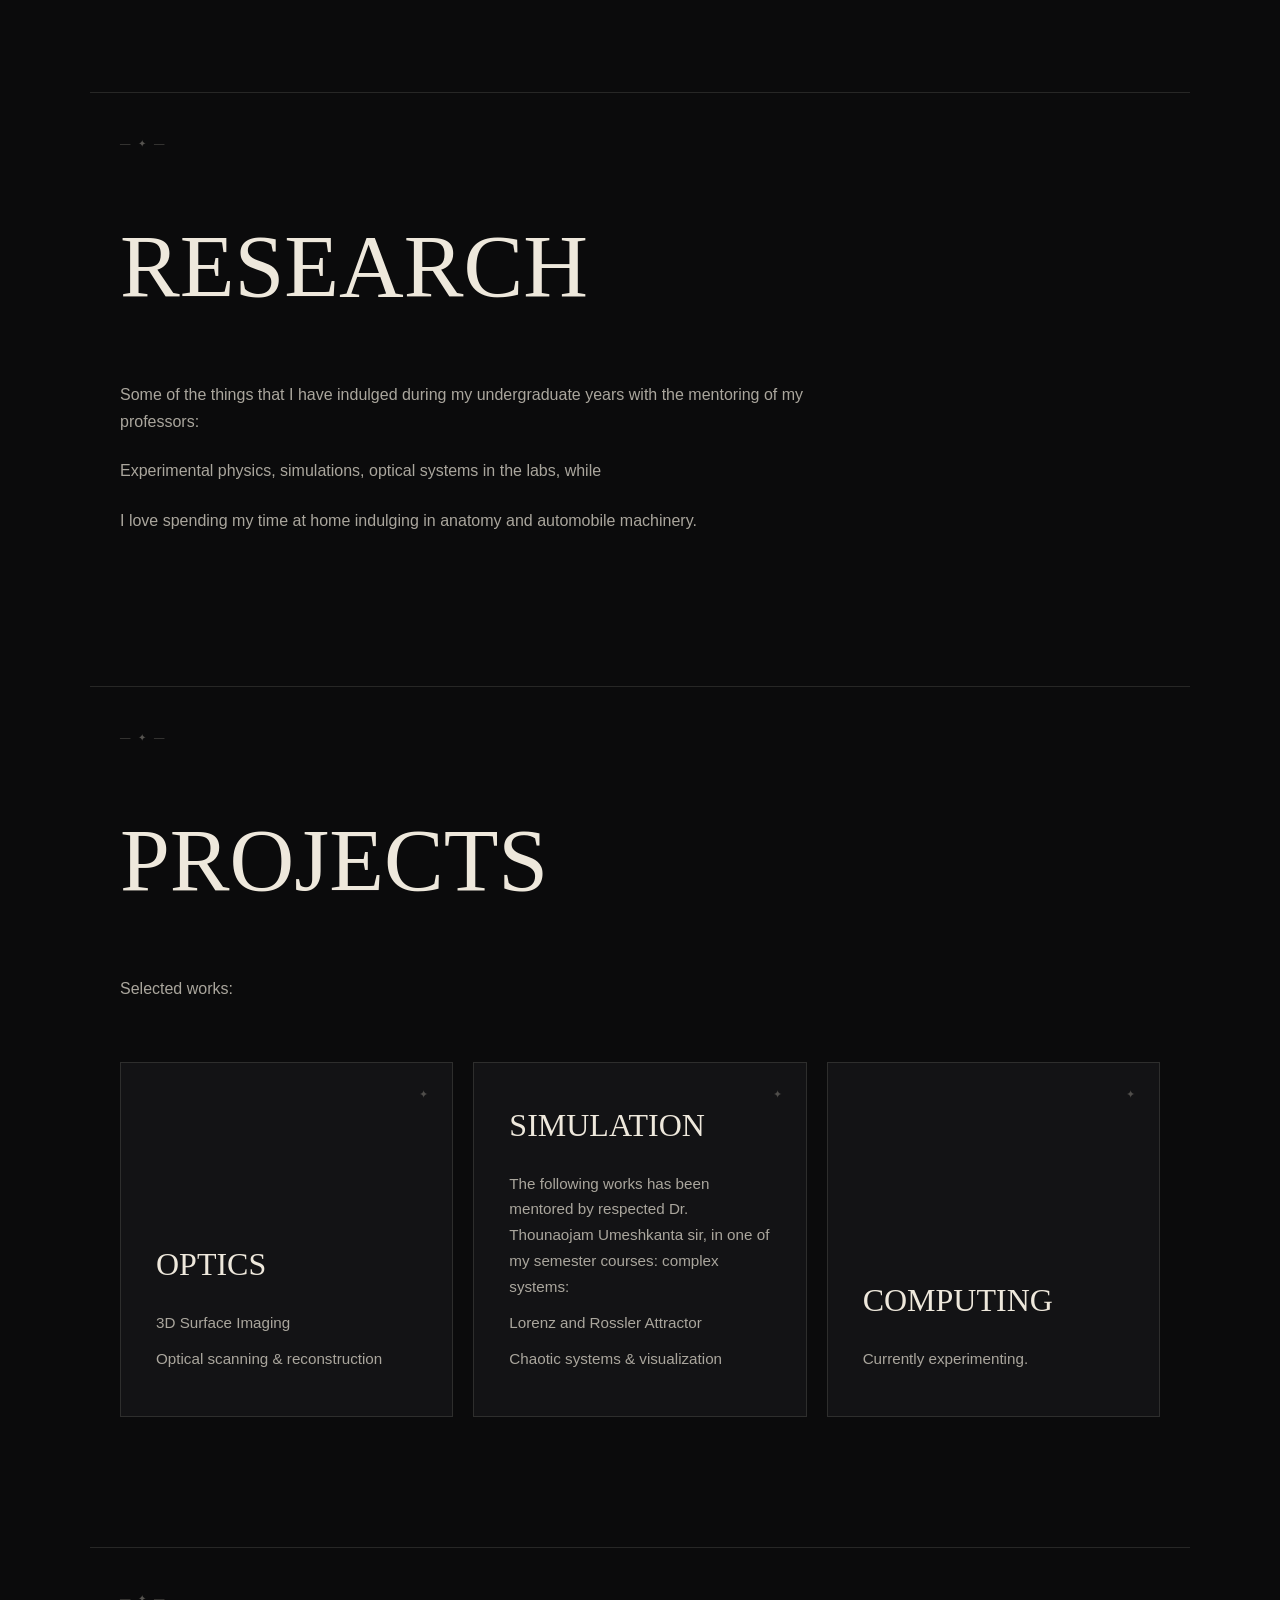
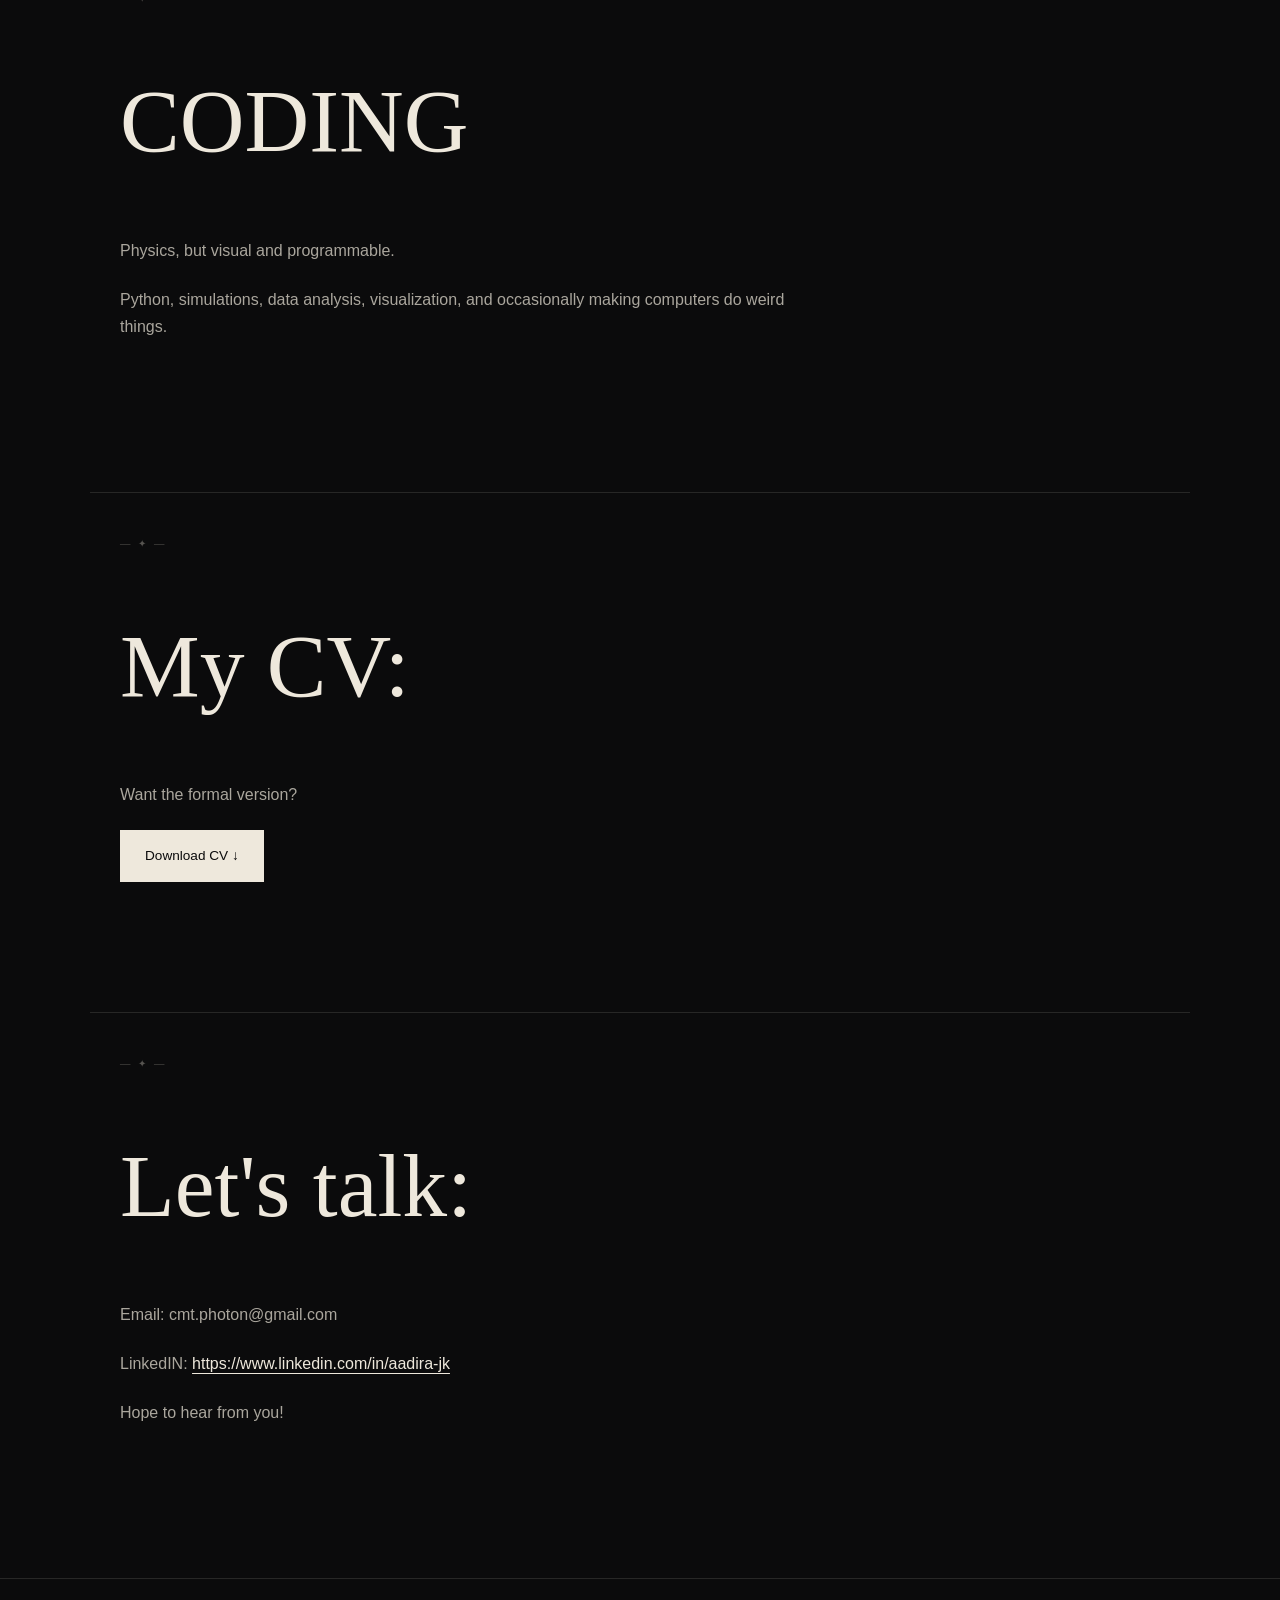
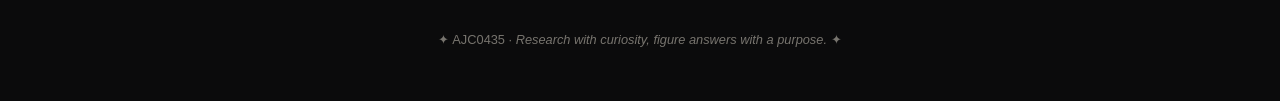
==== commit 815db226: "HTML 5.3" ====
--- a/index.html
+++ b/index.html
@@ -189,17 +189,13 @@
             <h2>Let's talk:</h2>
 
             <p>
-                Phone number: +91 8800908935,
-            </p>
-
-            <p>
                 Email: cmt.photon@gmail.com
             </p>
 
             <p>
                 LinkedIN:
-                <a href="https://www.linkedin.com/in/ajc0435/" target="_blank">
-                    https://www.linkedin.com/in/ajc0435/
+                <a href="https://www.linkedin.com/in/aadira-jk" target="_blank">
+                    https://www.linkedin.com/in/aadira-jk
                 </a>
             </p>
 
--- a/style.css
+++ b/style.css
@@ -0,0 +1,449 @@
+/* ================================
+   RESET
+================================ */
+
+* {
+    margin: 0;
+    padding: 0;
+    box-sizing: border-box;
+}
+
+html {
+    scroll-behavior: smooth;
+}
+
+body {
+    background: #0b0b0c;
+    color: #eee8dc;
+    font-family: Arial, sans-serif;
+    line-height: 1.7;
+}
+
+
+/* ================================
+   NAVIGATION
+================================ */
+
+header {
+    position: fixed;
+    top: 0;
+    left: 0;
+    width: 100%;
+    z-index: 1000;
+
+    background: rgba(11, 11, 12, 0.88);
+    backdrop-filter: blur(14px);
+
+    border-bottom: 1px solid rgba(238, 232, 220, 0.12);
+}
+
+nav {
+    max-width: 1200px;
+    margin: auto;
+    padding: 20px 30px;
+
+    display: flex;
+    justify-content: space-between;
+    align-items: center;
+}
+
+.logo {
+    color: #eee8dc;
+    text-decoration: none;
+
+    font-size: 1.3rem;
+    font-weight: bold;
+}
+
+.nav-links {
+    display: flex;
+    gap: 28px;
+}
+
+.nav-links a {
+    color: #aaa69d;
+    text-decoration: none;
+
+    font-size: 0.85rem;
+
+    transition: color 0.3s ease;
+}
+
+.nav-links a:hover {
+    color: #eee8dc;
+}
+
+
+/* ================================
+   HERO
+================================ */
+
+.hero {
+    min-height: 100vh;
+
+    max-width: 1100px;
+    margin: auto;
+
+    padding: 160px 30px 120px;
+
+    display: flex;
+    flex-direction: column;
+    justify-content: center;
+}
+
+.eyebrow {
+    color: #aaa69d;
+
+    font-size: 0.72rem;
+    letter-spacing: 0.22em;
+
+    margin-bottom: 24px;
+}
+
+.hero h1 {
+    max-width: 900px;
+
+    font-family: Georgia, serif;
+
+    font-size: clamp(2rem, 4vw, 4rem);
+    font-weight: 700;
+    font-style: italic;
+
+    line-height: 1.15;
+
+    margin-bottom: 35px;
+}
+
+.hero .intro {
+    max-width: 650px;
+
+    color: #aaa69d;
+
+    font-size: 1.05rem;
+}
+
+
+/* ================================
+   GENERAL SECTIONS
+================================ */
+
+.section {
+    max-width: 1100px;
+    margin: auto;
+
+    padding: 130px 30px;
+
+    border-top: 1px solid rgba(238, 232, 220, 0.12);
+}
+
+.section h2 {
+    font-family: Georgia, serif;
+
+    font-size: clamp(3rem, 7vw, 6rem);
+    font-weight: normal;
+
+    line-height: 0.95;
+
+    margin-bottom: 45px;
+}
+
+.section p {
+    max-width: 750px;
+
+    color: #aaa69d;
+
+    font-size: 1rem;
+
+    margin-bottom: 22px;
+}
+
+
+/* ================================
+   ABOUT
+================================ */
+
+#about > p:first-of-type {
+    font-family: Georgia, serif;
+
+    color: #eee8dc;
+
+    font-size: 1rem;
+    font-style: italic;
+
+    margin-bottom: 35px;
+}
+
+
+/* ================================
+   RESEARCH
+================================ */
+
+#research p {
+    max-width: 720px;
+}
+
+
+/* ================================
+   PROJECTS
+================================ */
+
+.projects {
+    display: grid;
+
+    grid-template-columns: repeat(3, 1fr);
+
+    gap: 20px;
+
+    margin-top: 60px;
+}
+
+.project-card {
+    min-height: 280px;
+
+    padding: 35px;
+
+    background: #131315;
+
+    border: 1px solid rgba(238, 232, 220, 0.12);
+
+    display: flex;
+    flex-direction: column;
+    justify-content: flex-end;
+
+    transition:
+        transform 0.3s ease,
+        border-color 0.3s ease;
+}
+
+.project-card:hover {
+    transform: translateY(-8px);
+
+    border-color: rgba(238, 232, 220, 0.4);
+}
+
+.project-card h3 {
+    font-family: Georgia, serif;
+
+    font-size: 2rem;
+    font-weight: normal;
+
+    margin-bottom: 18px;
+}
+
+.project-card p {
+    color: #aaa69d;
+
+    font-size: 0.95rem;
+
+    margin-bottom: 10px;
+}
+
+
+/* ================================
+   CODING
+================================ */
+
+#coding p {
+    max-width: 700px;
+}
+
+
+/* ================================
+   BUTTON
+================================ */
+
+.button {
+    display: inline-block;
+
+    padding: 13px 24px;
+
+    border: 1px solid #eee8dc;
+
+    color: #0b0b0c;
+    background: #eee8dc;
+
+    text-decoration: none;
+
+    font-size: 0.85rem;
+
+    transition: all 0.3s ease;
+}
+
+.button:hover {
+    background: transparent;
+    color: #eee8dc;
+}
+
+
+/* ================================
+   CONTACT
+================================ */
+
+#contact a {
+    color: #eee8dc;
+
+    text-decoration: underline;
+    text-underline-offset: 4px;
+}
+
+
+/* ================================
+   FOOTER
+================================ */
+
+footer {
+    padding: 50px 30px;
+
+    text-align: center;
+
+    border-top: 1px solid rgba(238, 232, 220, 0.12);
+
+    color: #77746e;
+
+    font-size: 0.8rem;
+}
+
+
+/* ================================
+   MOBILE
+================================ */
+
+@media (max-width: 800px) {
+
+    .nav-links {
+        display: none;
+    }
+
+    .hero {
+        padding-left: 20px;
+        padding-right: 20px;
+    }
+
+    .section {
+        padding-left: 20px;
+        padding-right: 20px;
+    }
+
+    .projects {
+        grid-template-columns: 1fr;
+    }
+
+}
+
+/* ================================
+   GOTHIC ORNAMENTAL DETAILS
+================================ */
+
+.section h2 {
+    position: relative;
+    padding-bottom: 28px;
+}
+
+
+/* Decorative line beneath major sections */
+
+.section {
+    position: relative;
+}
+
+.section::before {
+    content: "— ✦ —";
+
+    position: absolute;
+    top: 42px;
+    left: 30px;
+
+    color: #77746e;
+
+    font-family: Georgia, serif;
+    font-size: 0.65rem;
+
+    letter-spacing: 0.25em;
+
+    opacity: 0.7;
+}
+
+
+/* Slightly more elegant project cards */
+
+.project-card {
+    position: relative;
+    overflow: hidden;
+}
+
+.project-card::before {
+    content: "✦";
+
+    position: absolute;
+    top: 22px;
+    right: 24px;
+
+    color: #77746e;
+
+    font-size: 0.7rem;
+
+    opacity: 0.6;
+
+    transition:
+        transform 0.4s ease,
+        opacity 0.4s ease;
+}
+
+.project-card:hover::before {
+    transform: rotate(90deg);
+    opacity: 1;
+}
+
+/* ================================
+   HERO ATMOSPHERE
+================================ */
+
+.hero {
+    position: relative;
+    overflow: hidden;
+}
+
+.hero::after {
+    content: "✦";
+
+    position: absolute;
+    right: 8%;
+    top: 30%;
+
+    font-family: Georgia, serif;
+    font-size: 14rem;
+    font-weight: normal;
+
+    color: rgba(238, 232, 220, 0.025);
+
+    pointer-events: none;
+
+    transform: rotate(-12deg);
+}
+
+/* ================================
+   NAVIGATION DETAILS
+================================ */
+
+.nav-links a {
+    position: relative;
+}
+
+.nav-links a::after {
+    content: "";
+
+    position: absolute;
+    left: 0;
+    bottom: -7px;
+
+    width: 0;
+    height: 1px;
+
+    background: #eee8dc;
+
+    transition: width 0.3s ease;
+}
+
+.nav-links a:hover::after {
+    width: 100%;
+}
